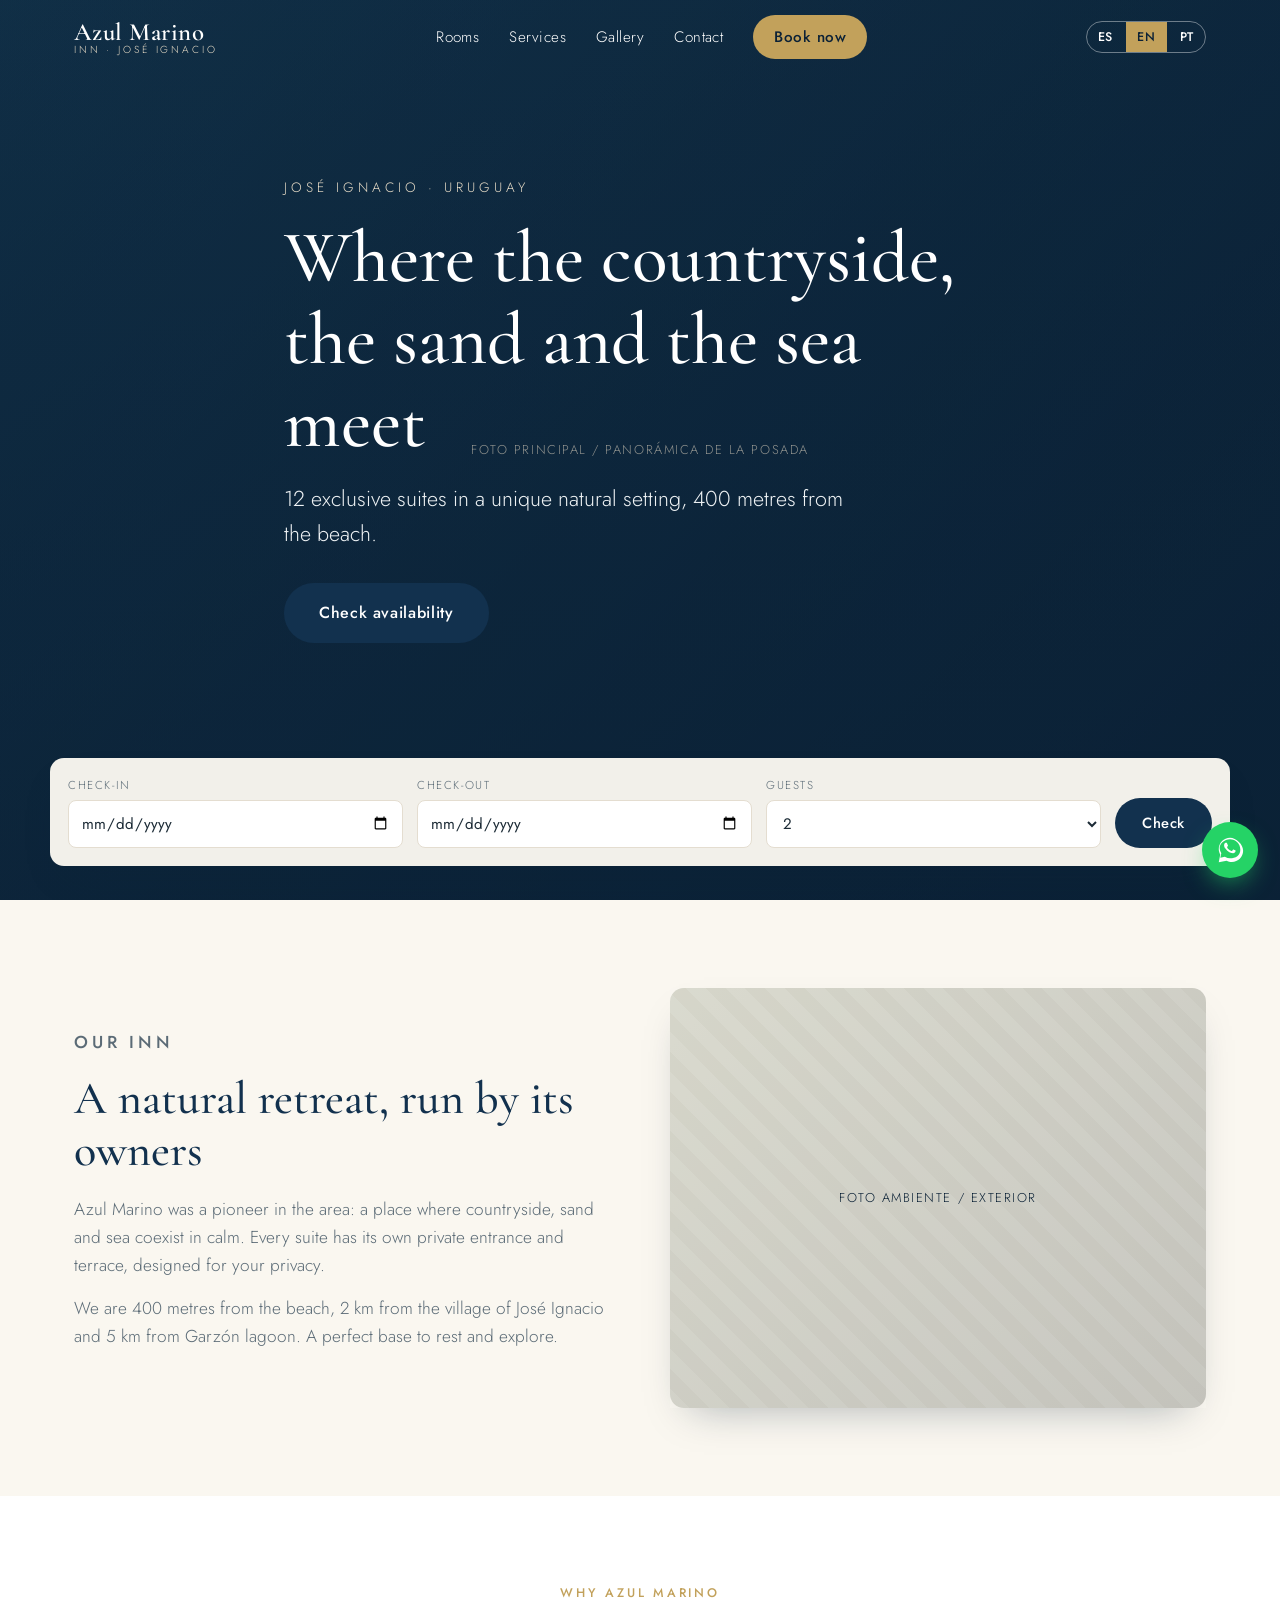
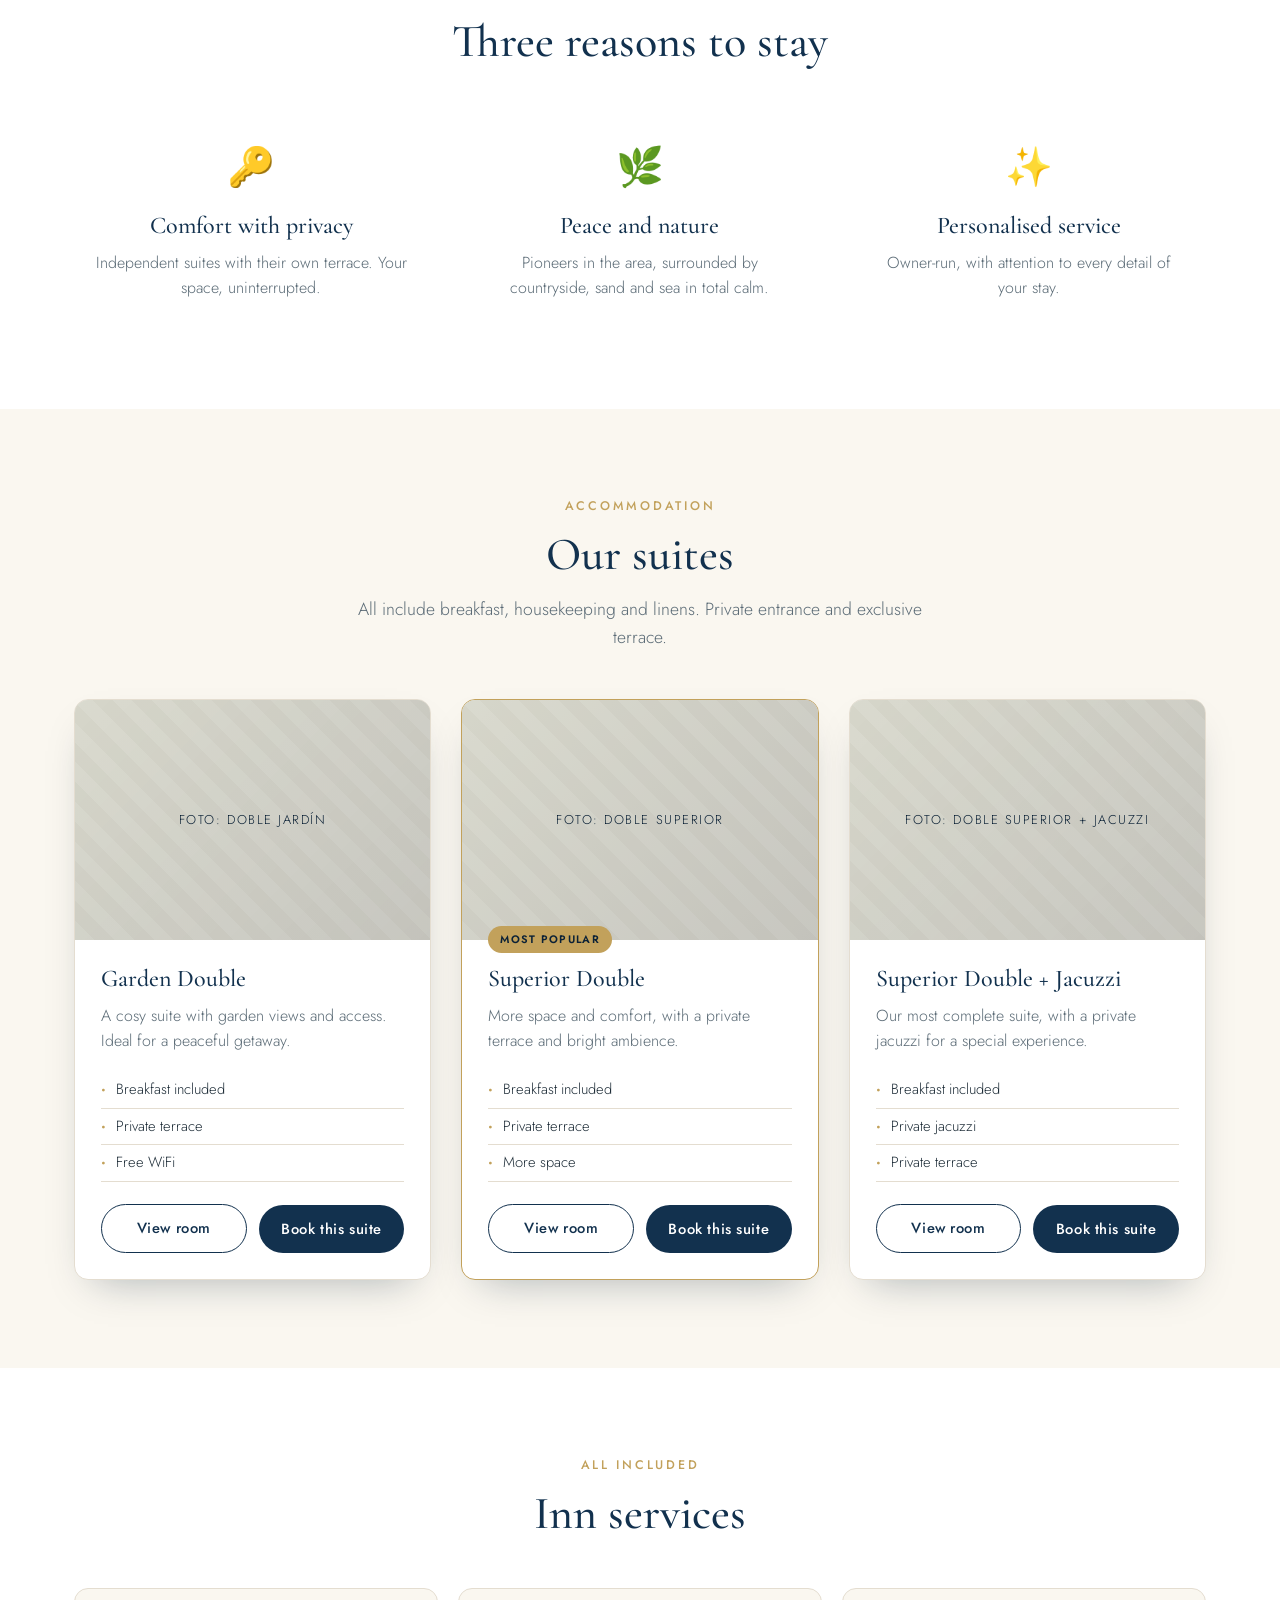
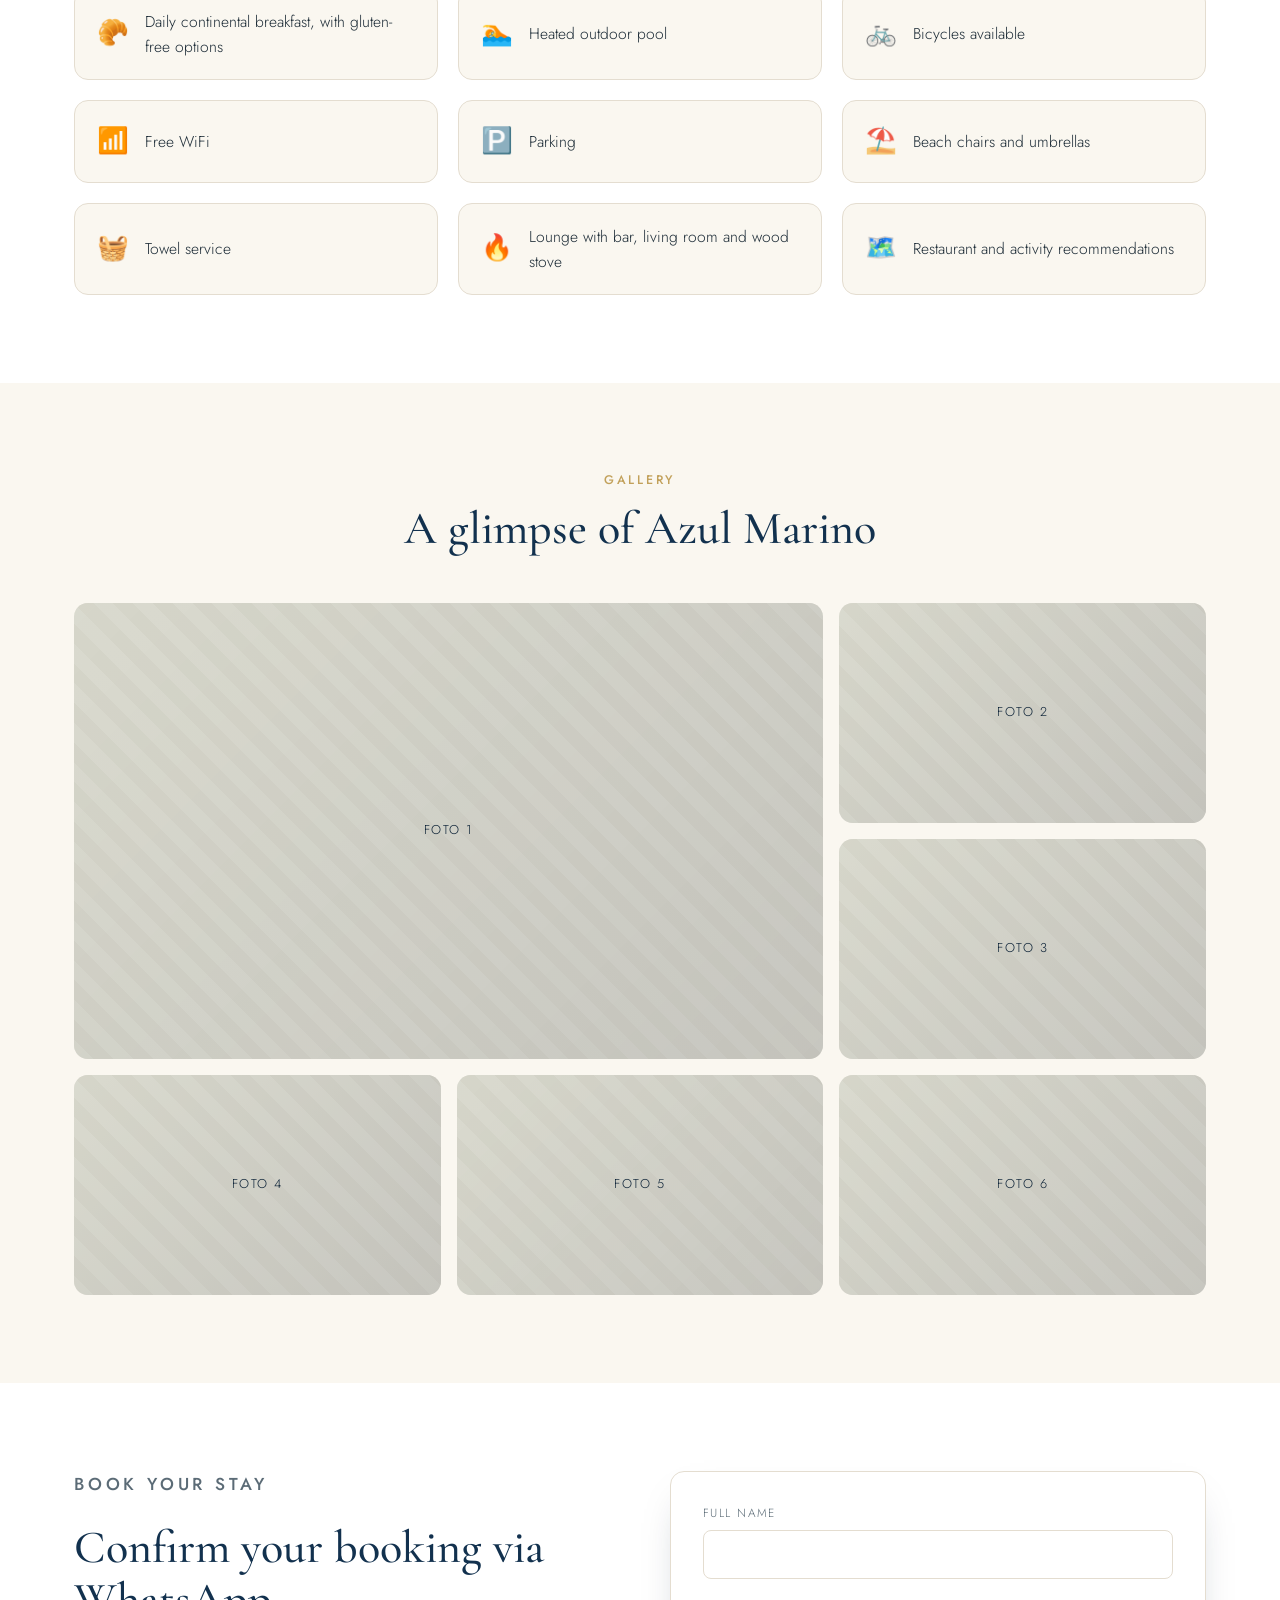
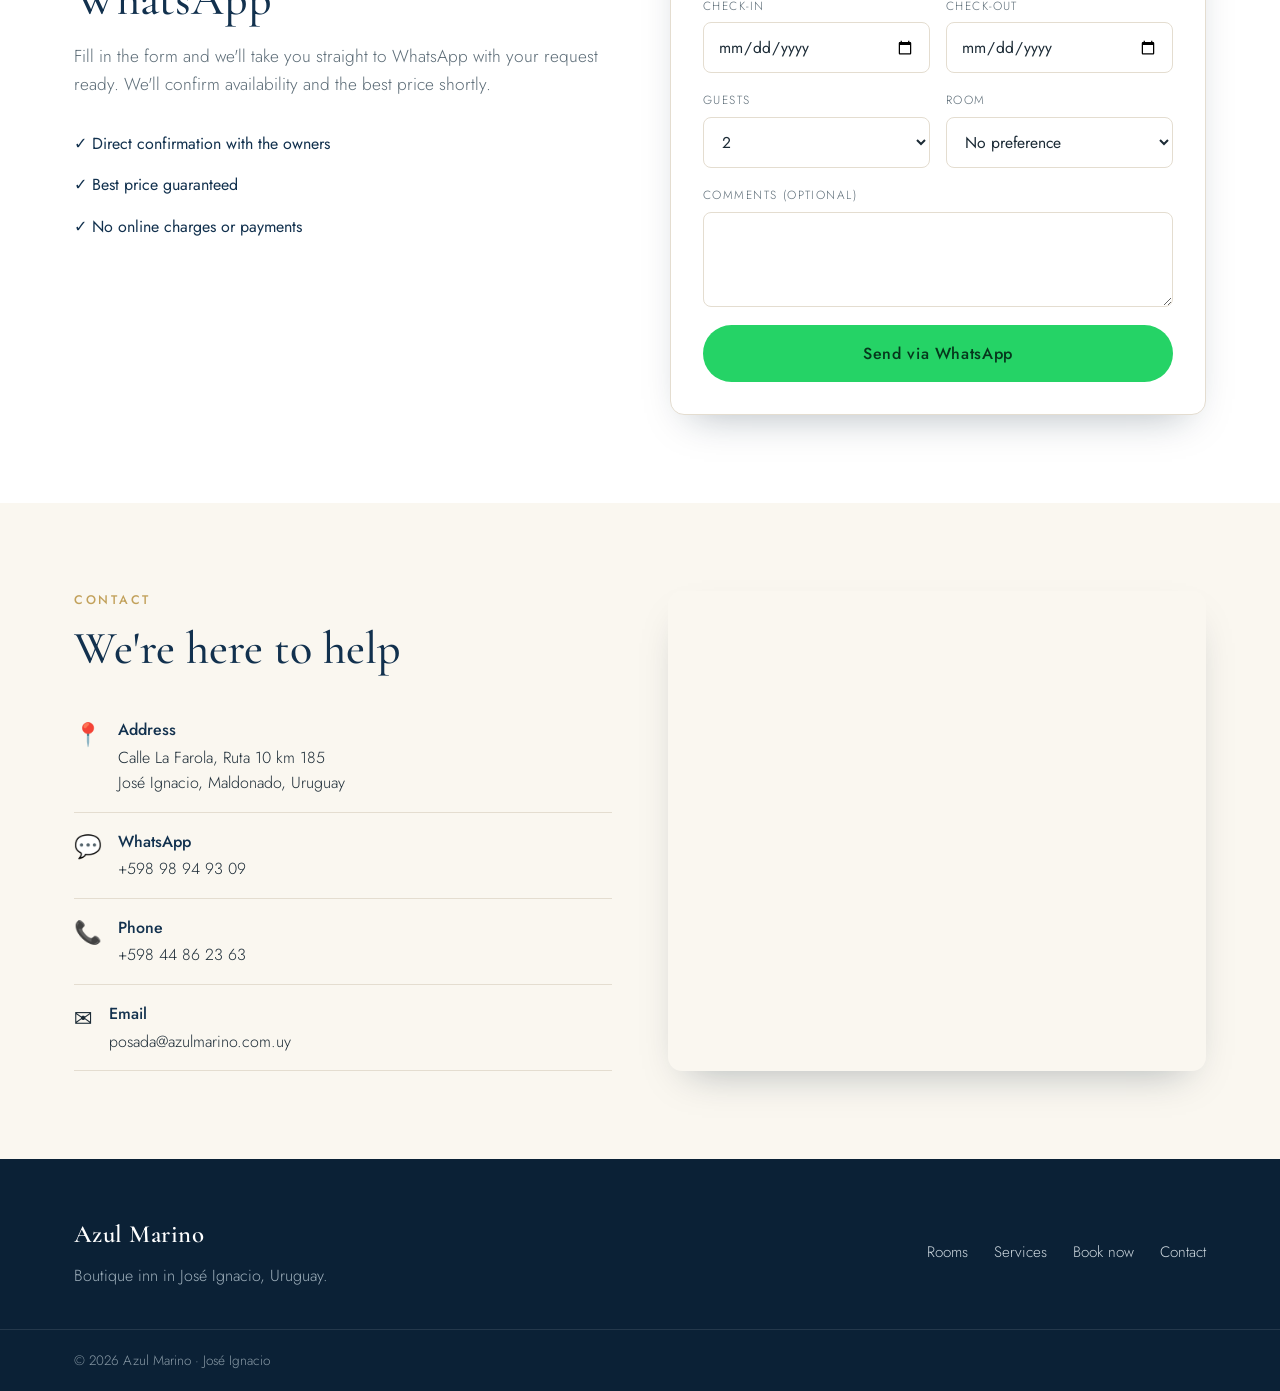
==== habitacion.html @ a62fa234 "Páginas de habitación con galería + lightbox - Nueva página habitacion.html?room=slug (Doble Jardín " ====
<!DOCTYPE html>
<html lang="es">
<head>
  <meta charset="UTF-8" />
  <meta name="viewport" content="width=device-width, initial-scale=1.0" />
  <title>Habitación · Azul Marino</title>
  <meta name="description" content="Suites de Azul Marino, posada boutique en José Ignacio." />
  <link rel="preconnect" href="https://fonts.googleapis.com" />
  <link rel="preconnect" href="https://fonts.gstatic.com" crossorigin />
  <link href="https://fonts.googleapis.com/css2?family=Cormorant+Garamond:wght@400;500;600&family=Jost:wght@300;400;500;600&display=swap" rel="stylesheet" />
  <link rel="stylesheet" href="styles.css" />
</head>
<body class="subpage">

  <!-- ============ HEADER ============ -->
  <header class="site-header scrolled" id="header">
    <div class="container header-inner">
      <a href="index.html" class="logo">
        <span class="logo-mark">Azul Marino</span>
        <span class="logo-sub" data-i18n="logo_sub">Posada · José Ignacio</span>
      </a>
      <nav class="main-nav" id="mainNav">
        <a href="index.html#habitaciones" data-i18n="nav_rooms">Habitaciones</a>
        <a href="index.html#servicios" data-i18n="nav_services">Servicios</a>
        <a href="index.html#galeria" data-i18n="nav_gallery">Galería</a>
        <a href="index.html#contacto" data-i18n="nav_contact">Contacto</a>
        <a href="index.html#reservar" class="btn btn-nav" data-i18n="nav_book">Reservar</a>
      </nav>
      <div class="header-right">
        <div class="lang-switch" role="group" aria-label="Idioma">
          <button data-lang="es" class="active">ES</button>
          <button data-lang="en">EN</button>
          <button data-lang="pt">PT</button>
        </div>
        <button class="menu-toggle" id="menuToggle" aria-label="Menú">
          <span></span><span></span><span></span>
        </button>
      </div>
    </div>
  </header>

  <!-- ============ HABITACIÓN ============ -->
  <main class="section room-page" id="roomPage">
    <div class="container">
      <a href="index.html#habitaciones" class="back-link" data-i18n="back_home">← Volver al inicio</a>

      <div class="room-detail">
        <!-- Galería -->
        <div class="rp-gallery">
          <div class="rp-main-wrap">
            <div class="rp-main" id="rpMain"></div>
            <button class="rp-arrow rp-prev" id="rpPrev" aria-label="Anterior">‹</button>
            <button class="rp-arrow rp-next" id="rpNext" aria-label="Siguiente">›</button>
          </div>
          <div class="rp-thumbs" id="rpThumbs"></div>
        </div>

        <!-- Info -->
        <div class="rp-info">
          <p class="eyebrow" data-i18n="rooms_eyebrow">Alojamiento</p>
          <h1 id="rpTitle">Habitación</h1>
          <p class="rp-desc" id="rpDesc"></p>

          <h3 class="rp-amen-title" data-i18n="room_amen_title">Servicios de la suite</h3>
          <ul class="rp-amenities" id="rpAmenities"></ul>

          <a href="index.html#reservar" class="btn btn-whatsapp btn-lg" id="rpBook" data-i18n="room_book">Reservar esta suite</a>
        </div>
      </div>
    </div>
  </main>

  <!-- Lightbox -->
  <div class="lightbox" id="lightbox">
    <button class="lb-arrow lb-prev" id="lbPrev" aria-label="Anterior">‹</button>
    <img id="lbImg" src="" alt="" />
    <button class="lb-arrow lb-next" id="lbNext" aria-label="Siguiente">›</button>
    <span class="lb-close">×</span>
  </div>

  <!-- ============ FOOTER ============ -->
  <footer class="site-footer">
    <div class="container footer-inner">
      <div class="footer-brand">
        <span class="logo-mark">Azul Marino</span>
        <p data-i18n="footer_tag">Posada boutique en José Ignacio, Uruguay.</p>
      </div>
      <div class="footer-links">
        <a href="index.html#habitaciones" data-i18n="nav_rooms">Habitaciones</a>
        <a href="index.html#servicios" data-i18n="nav_services">Servicios</a>
        <a href="index.html#reservar" data-i18n="nav_book">Reservar</a>
        <a href="index.html#contacto" data-i18n="nav_contact">Contacto</a>
      </div>
    </div>
    <div class="footer-bottom">
      <div class="container"><span>© <span id="year"></span> Azul Marino · José Ignacio</span></div>
    </div>
  </footer>

  <a href="https://wa.me/59898949309" class="whatsapp-float" target="_blank" rel="noopener" aria-label="WhatsApp">
    <svg viewBox="0 0 32 32" width="30" height="30" fill="currentColor"><path d="M16 3C9.4 3 4 8.4 4 15c0 2.1.6 4.1 1.6 5.9L4 29l8.3-1.6c1.7.9 3.7 1.4 5.7 1.4 6.6 0 12-5.4 12-12S22.6 3 16 3zm0 21.8c-1.8 0-3.5-.5-5-1.4l-.4-.2-4.9 1 1-4.8-.2-.4c-1-1.6-1.5-3.4-1.5-5.3C5 9.5 9.9 4.6 16 4.6S27 9.5 27 15.6 22.1 24.8 16 24.8zm6-8.2c-.3-.2-1.9-1-2.2-1.1-.3-.1-.5-.2-.7.2s-.8 1.1-1 1.3c-.2.2-.4.2-.7.1-.3-.2-1.4-.5-2.6-1.6-1-.9-1.6-1.9-1.8-2.3-.2-.3 0-.5.1-.7.1-.1.3-.4.4-.5.1-.2.2-.3.3-.5.1-.2 0-.4 0-.5-.1-.2-.7-1.7-1-2.3-.3-.6-.5-.5-.7-.5h-.6c-.2 0-.5.1-.8.4-.3.3-1 1-1 2.5s1.1 2.9 1.2 3.1c.2.2 2.1 3.2 5.1 4.5.7.3 1.3.5 1.7.6.7.2 1.4.2 1.9.1.6-.1 1.9-.8 2.1-1.5.3-.7.3-1.4.2-1.5-.1-.2-.3-.3-.6-.4z"/></svg>
  </a>

  <script src="script.js"></script>
</body>
</html>
---- styles.css ----
/* ============================================================
   Azul Marino · Posada · Estilos
   Paleta: azul marino + arena + crema, acento dorado y verde mar
   ============================================================ */

:root {
  --navy:       #12314e;
  --navy-deep:  #0b2136;
  --sea:        #3f7d8c;
  --gold:       #c2a15b;
  --sand:       #e7dcc7;
  --cream:      #faf7f0;
  --ink:        #1c2b36;
  --muted:      #5b6b76;
  --line:       #e4ddd0;
  --white:      #ffffff;
  --wa:         #25d366;

  --serif: 'Cormorant Garamond', Georgia, 'Times New Roman', serif;
  --sans:  'Jost', system-ui, -apple-system, 'Segoe UI', Roboto, sans-serif;

  --radius: 14px;
  --shadow: 0 18px 40px -20px rgba(11, 33, 54, .35);
  --container: 1180px;
}

* { margin: 0; padding: 0; box-sizing: border-box; }

html { scroll-behavior: smooth; scroll-padding-top: 84px; }

body {
  font-family: var(--sans);
  color: var(--ink);
  background: var(--cream);
  line-height: 1.6;
  font-weight: 300;
  -webkit-font-smoothing: antialiased;
}

img { max-width: 100%; display: block; }
a { color: inherit; text-decoration: none; }

.container { width: 100%; max-width: var(--container); margin: 0 auto; padding: 0 24px; }

h1, h2, h3 { font-family: var(--serif); font-weight: 500; line-height: 1.12; color: var(--navy); }
h2 { font-size: clamp(1.9rem, 3.6vw, 3rem); }
h3 { font-size: 1.5rem; }

.section { padding: 88px 0; }
.section.alt { background: var(--white); }
.center { text-align: center; }

.eyebrow {
  font-size: .78rem; letter-spacing: .22em; text-transform: uppercase;
  color: var(--gold); font-weight: 500; margin-bottom: 12px;
}
.eyebrow.center { display: block; }
.section-lead { max-width: 620px; margin: 14px auto 0; color: var(--muted); font-size: 1.1rem; }

/* -------- Placeholders de fotos -------- */
.ph {
  position: relative;
  background:
    linear-gradient(135deg, rgba(63,125,140,.18), rgba(18,49,78,.28)),
    repeating-linear-gradient(45deg, var(--sand) 0 14px, #dfd3bd 14px 28px);
}
.ph::after {
  content: attr(data-ph);
  position: absolute; inset: 0;
  display: flex; align-items: center; justify-content: center;
  text-align: center; padding: 16px;
  font-family: var(--sans); font-size: .8rem; letter-spacing: .12em;
  text-transform: uppercase; color: var(--navy-deep);
  background: rgba(250,247,240,.35);
}

/* -------- Botones -------- */
.btn {
  display: inline-flex; align-items: center; justify-content: center; gap: 8px;
  font-family: var(--sans); font-weight: 500; font-size: .92rem;
  letter-spacing: .04em; padding: 13px 26px; border-radius: 999px;
  border: 1px solid transparent; cursor: pointer; transition: all .22s ease;
  white-space: nowrap;
}
.btn-primary { background: var(--navy); color: var(--white); }
.btn-primary:hover { background: var(--navy-deep); transform: translateY(-2px); }
.btn-outline { background: transparent; color: var(--navy); border-color: var(--navy); }
.btn-outline:hover { background: var(--navy); color: var(--white); }
.btn-whatsapp { background: var(--wa); color: #063; color: #06371c; }
.btn-whatsapp:hover { background: #1fb855; transform: translateY(-2px); }
.btn-lg { padding: 16px 34px; font-size: 1rem; }
.btn-block { width: 100%; }
.btn-nav { padding: 9px 20px; background: var(--gold); color: var(--navy-deep); }
.btn-nav:hover { background: #b08f45; }

/* ============ HEADER ============ */
.site-header {
  position: fixed; top: 0; left: 0; right: 0; z-index: 100;
  transition: background .3s ease, box-shadow .3s ease;
}
.site-header.scrolled { background: rgba(250,247,240,.96); box-shadow: 0 6px 24px -14px rgba(11,33,54,.4); backdrop-filter: blur(8px); }
.header-inner { display: flex; align-items: center; justify-content: space-between; height: 74px; }

.logo { display: flex; flex-direction: column; line-height: 1.05; }
.logo-mark { font-family: var(--serif); font-size: 1.55rem; font-weight: 600; color: var(--white); letter-spacing: .02em; }
.logo-sub { font-size: .64rem; letter-spacing: .28em; text-transform: uppercase; color: var(--sand); }
.scrolled .logo-mark { color: var(--navy); }
.scrolled .logo-sub { color: var(--gold); }

.main-nav { display: flex; align-items: center; gap: 30px; }
.main-nav a { color: var(--white); font-size: .95rem; letter-spacing: .03em; transition: color .2s; }
.main-nav a:hover { color: var(--gold); }
.scrolled .main-nav a { color: var(--navy); }
.scrolled .main-nav a:hover { color: var(--gold); }
.main-nav a.btn-nav { color: var(--navy-deep); }
.scrolled .main-nav a.btn-nav { color: var(--navy-deep); }

.header-right { display: flex; align-items: center; gap: 16px; }
.lang-switch { display: flex; gap: 2px; border: 1px solid rgba(255,255,255,.4); border-radius: 999px; overflow: hidden; }
.scrolled .lang-switch { border-color: var(--line); }
.lang-switch button {
  background: transparent; border: none; cursor: pointer; padding: 6px 11px;
  font-family: var(--sans); font-size: .78rem; font-weight: 500; letter-spacing: .06em;
  color: var(--white); transition: all .2s;
}
.scrolled .lang-switch button { color: var(--navy); }
.lang-switch button.active { background: var(--gold); color: var(--navy-deep); }

.menu-toggle { display: none; flex-direction: column; gap: 5px; background: none; border: none; cursor: pointer; padding: 6px; }
.menu-toggle span { width: 26px; height: 2px; background: var(--white); transition: .3s; }
.scrolled .menu-toggle span { background: var(--navy); }

/* ============ HERO ============ */
.hero { position: relative; min-height: 100vh; display: flex; align-items: center; color: var(--white); overflow: hidden; }
.hero-media {
  position: absolute; inset: 0;
  background:
    linear-gradient(rgba(11,33,54,.35), rgba(11,33,54,.55)),
    linear-gradient(135deg, #1b4763, #0b2136);
  background-size: cover; background-position: center;
}
.hero-media.ph::after { background: rgba(11,33,54,.25); color: var(--sand); }
.hero-overlay { position: absolute; inset: 0; background: linear-gradient(180deg, rgba(11,33,54,.25), rgba(11,33,54,.55)); pointer-events: none; }
.hero-content { position: relative; z-index: 2; max-width: 760px; padding-top: 40px; padding-bottom: 120px; }
.hero-eyebrow { font-size: .85rem; letter-spacing: .3em; text-transform: uppercase; color: var(--sand); margin-bottom: 18px; }
.hero-title { font-size: clamp(2.6rem, 6vw, 4.6rem); color: var(--white); margin-bottom: 18px; }
.hero-text { font-size: clamp(1.05rem, 2vw, 1.35rem); max-width: 560px; margin-bottom: 32px; font-weight: 300; color: #eef2f4; }

/* Barra de reserva rápida */
.quickbook {
  position: absolute; z-index: 3; left: 50%; transform: translateX(-50%);
  bottom: 34px; width: calc(100% - 48px); max-width: var(--container);
  background: rgba(250,247,240,.97); border-radius: var(--radius); box-shadow: var(--shadow);
  padding: 18px; display: grid; grid-template-columns: 1fr 1fr 1fr auto; gap: 14px; align-items: end;
}
.qb-field { display: flex; flex-direction: column; gap: 6px; }
.qb-field label { font-size: .72rem; letter-spacing: .14em; text-transform: uppercase; color: var(--muted); }
.qb-field input, .qb-field select {
  font-family: var(--sans); font-size: .95rem; padding: 11px 12px;
  border: 1px solid var(--line); border-radius: 8px; background: var(--white); color: var(--ink);
}

/* ============ INTRO ============ */
.intro-grid { display: grid; grid-template-columns: 1fr 1fr; gap: 60px; align-items: center; }
.intro-text h2 { margin-bottom: 20px; }
.intro-text p { color: var(--muted); font-size: 1.08rem; margin-bottom: 16px; }
.intro-media { border-radius: var(--radius); min-height: 420px; box-shadow: var(--shadow); }

/* ============ REASONS ============ */
.reasons-grid { display: grid; grid-template-columns: repeat(3, 1fr); gap: 34px; margin-top: 48px; }
.reason { text-align: center; padding: 20px; }
.reason-icon { font-size: 2.4rem; margin-bottom: 16px; }
.reason h3 { margin-bottom: 10px; }
.reason p { color: var(--muted); }

/* ============ ROOMS ============ */
.rooms-grid { display: grid; grid-template-columns: repeat(3, 1fr); gap: 30px; margin-top: 48px; }
.room-card {
  background: var(--white); border-radius: var(--radius); overflow: hidden;
  box-shadow: var(--shadow); display: flex; flex-direction: column;
  transition: transform .25s ease; border: 1px solid var(--line);
}
.room-card:hover { transform: translateY(-6px); }
.room-card.featured { border-color: var(--gold); }
.room-media { height: 240px; }
.room-body { padding: 26px; display: flex; flex-direction: column; flex: 1; position: relative; }
.room-tag {
  position: absolute; top: -14px; left: 26px; background: var(--gold); color: var(--navy-deep);
  font-size: .68rem; letter-spacing: .12em; text-transform: uppercase; font-weight: 600;
  padding: 5px 12px; border-radius: 999px;
}
.room-body h3 { margin-bottom: 10px; }
.room-body > p { color: var(--muted); margin-bottom: 18px; }
.room-amenities { list-style: none; margin-bottom: 22px; }
.room-amenities li { padding: 6px 0; border-bottom: 1px solid var(--line); font-size: .92rem; color: var(--ink); }
.room-amenities li::before { content: '·'; color: var(--gold); margin-right: 10px; font-weight: 700; }
.room-book { margin-top: auto; }

/* ============ SERVICES ============ */
.services-grid { display: grid; grid-template-columns: repeat(3, 1fr); gap: 20px; margin-top: 48px; }
.service {
  display: flex; align-items: center; gap: 16px; background: var(--cream);
  padding: 20px 22px; border-radius: var(--radius); border: 1px solid var(--line);
}
.service-ic { font-size: 1.6rem; flex-shrink: 0; }
.service span:last-child { font-size: .98rem; }

/* ============ GALLERY ============ */
.gallery-grid { display: grid; grid-template-columns: repeat(3, 1fr); grid-auto-rows: 220px; gap: 16px; margin-top: 48px; }
.gal-item { border-radius: var(--radius); overflow: hidden; }
.gal-item:nth-child(1) { grid-column: span 2; grid-row: span 2; }

/* ============ BOOK ============ */
.book-grid { display: grid; grid-template-columns: 1fr 1fr; gap: 60px; align-items: start; }
.book-intro h2 { margin-bottom: 18px; }
.book-intro > p { color: var(--muted); font-size: 1.08rem; margin-bottom: 24px; }
.book-points { list-style: none; }
.book-points li { padding: 8px 0; color: var(--navy); font-weight: 400; }
.book-form { background: var(--cream); padding: 32px; border-radius: var(--radius); box-shadow: var(--shadow); border: 1px solid var(--line); }
.alt .book-form { background: var(--white); }
.field { display: flex; flex-direction: column; gap: 7px; margin-bottom: 18px; }
.field-row { display: grid; grid-template-columns: 1fr 1fr; gap: 16px; }
.field label { font-size: .74rem; letter-spacing: .12em; text-transform: uppercase; color: var(--muted); }
.field input, .field select, .field textarea {
  font-family: var(--sans); font-size: .98rem; padding: 12px 14px;
  border: 1px solid var(--line); border-radius: 8px; background: var(--white); color: var(--ink);
  width: 100%; resize: vertical;
}
.field input:focus, .field select:focus, .field textarea:focus { outline: none; border-color: var(--sea); box-shadow: 0 0 0 3px rgba(63,125,140,.15); }

/* ============ CONTACT ============ */
.contact-grid { display: grid; grid-template-columns: 1fr 1fr; gap: 56px; align-items: stretch; }
.contact-info h2 { margin-bottom: 26px; }
.contact-list { list-style: none; }
.contact-list li { display: flex; gap: 16px; padding: 16px 0; border-bottom: 1px solid var(--line); }
.c-ic { font-size: 1.4rem; }
.contact-list strong { display: block; font-weight: 500; color: var(--navy); margin-bottom: 2px; }
.contact-list a:hover { color: var(--sea); }
.contact-map { min-height: 380px; border-radius: var(--radius); overflow: hidden; box-shadow: var(--shadow); }
.contact-map iframe { width: 100%; height: 100%; min-height: 380px; }

/* ============ FOOTER ============ */
.site-footer { background: var(--navy-deep); color: #cdd7de; padding-top: 56px; }
.footer-inner { display: flex; justify-content: space-between; gap: 30px; flex-wrap: wrap; padding-bottom: 40px; }
.footer-brand .logo-mark { color: var(--white); }
.footer-brand p { margin-top: 8px; color: #9fb0bc; max-width: 280px; }
.footer-links { display: flex; gap: 26px; flex-wrap: wrap; align-items: center; }
.footer-links a { color: #cdd7de; font-size: .95rem; }
.footer-links a:hover { color: var(--gold); }
.footer-bottom { border-top: 1px solid rgba(255,255,255,.1); padding: 20px 0; font-size: .85rem; color: #899aa6; }

/* ============ WhatsApp float ============ */
.whatsapp-float {
  position: fixed; right: 22px; bottom: 22px; z-index: 90;
  width: 56px; height: 56px; border-radius: 50%; background: var(--wa); color: var(--white);
  display: flex; align-items: center; justify-content: center;
  box-shadow: 0 10px 26px -8px rgba(37,211,102,.7); transition: transform .2s;
}
.whatsapp-float:hover { transform: scale(1.08); }

/* ============ ROOM CARDS (extra) ============ */
.room-media { display: block; }
.room-body h3 a { color: var(--navy); transition: color .2s; }
.room-body h3 a:hover { color: var(--gold); }
.room-actions { display: flex; gap: 12px; margin-top: auto; }
.room-actions .btn { flex: 1; padding: 12px 14px; }

/* ============ ROOM DETAIL PAGE ============ */
.room-page { padding-top: 120px; }
.back-link { display: inline-block; margin-bottom: 26px; color: var(--sea); font-size: .95rem; }
.back-link:hover { color: var(--navy); }
.room-detail { display: grid; grid-template-columns: 1.15fr 1fr; gap: 48px; align-items: start; }

.rp-main-wrap { position: relative; }
.rp-main { height: 460px; border-radius: var(--radius); overflow: hidden; box-shadow: var(--shadow); background: var(--sand); }
.rp-main img { width: 100%; height: 100%; object-fit: cover; cursor: zoom-in; }
.rp-arrow {
  position: absolute; top: 50%; transform: translateY(-50%);
  width: 44px; height: 44px; border-radius: 50%; border: none; cursor: pointer;
  background: rgba(250,247,240,.9); color: var(--navy); font-size: 1.6rem; line-height: 1;
  display: flex; align-items: center; justify-content: center; box-shadow: var(--shadow); transition: background .2s;
}
.rp-arrow:hover { background: var(--white); }
.rp-prev { left: 14px; } .rp-next { right: 14px; }

.rp-thumbs { display: flex; gap: 10px; margin-top: 14px; flex-wrap: wrap; }
.rp-thumbs button { width: 88px; height: 64px; padding: 0; border: 2px solid transparent; border-radius: 8px; overflow: hidden; cursor: pointer; background: none; }
.rp-thumbs button.active { border-color: var(--gold); }
.rp-thumbs img { width: 100%; height: 100%; object-fit: cover; }

.rp-info h1 { font-family: var(--serif); font-weight: 500; font-size: clamp(2rem, 4vw, 3rem); color: var(--navy); margin: 6px 0 0; }
.rp-desc { color: var(--muted); font-size: 1.08rem; margin: 18px 0 28px; }
.rp-amen-title { font-size: 1.15rem; margin-bottom: 14px; }
.rp-amenities { list-style: none; display: grid; grid-template-columns: 1fr 1fr; gap: 4px 24px; margin-bottom: 30px; }
.rp-amenities li { padding: 8px 0; border-bottom: 1px solid var(--line); font-size: .95rem; }
.rp-amenities li::before { content: '·'; color: var(--gold); font-weight: 700; margin-right: 10px; }

/* ============ LIGHTBOX ============ */
.lightbox { position: fixed; inset: 0; background: rgba(11,33,54,.93); display: none; align-items: center; justify-content: center; z-index: 200; }
.lightbox.open { display: flex; }
.lightbox img { max-width: 90vw; max-height: 85vh; border-radius: 8px; box-shadow: 0 20px 60px rgba(0,0,0,.5); }
.lb-arrow, .lb-close { position: absolute; background: none; border: none; color: #fff; cursor: pointer; opacity: .85; transition: opacity .2s; }
.lb-arrow:hover, .lb-close:hover { opacity: 1; }
.lb-close { top: 18px; right: 28px; font-size: 2.6rem; line-height: 1; }
.lb-arrow { top: 50%; transform: translateY(-50%); font-size: 3rem; padding: 10px 18px; }
.lb-prev { left: 16px; } .lb-next { right: 16px; }

/* ============ RESPONSIVE ============ */
@media (max-width: 900px) {
  .intro-grid, .book-grid, .contact-grid { grid-template-columns: 1fr; gap: 36px; }
  .reasons-grid, .rooms-grid, .services-grid { grid-template-columns: 1fr; }
  .room-detail { grid-template-columns: 1fr; gap: 30px; }
  .rp-main { height: 320px; }
  .rp-amenities { grid-template-columns: 1fr; }
  .gallery-grid { grid-template-columns: 1fr 1fr; grid-auto-rows: 180px; }
  .gal-item:nth-child(1) { grid-column: span 2; grid-row: span 1; }
  .quickbook { grid-template-columns: 1fr 1fr; position: static; transform: none; width: 100%; margin-top: -70px; }

  .main-nav {
    position: fixed; top: 74px; right: 0; width: 260px; height: calc(100vh - 74px);
    background: var(--navy-deep); flex-direction: column; align-items: flex-start;
    padding: 30px 26px; gap: 22px; transform: translateX(100%); transition: transform .3s ease;
  }
  .main-nav.open { transform: translateX(0); }
  .main-nav a { color: var(--white) !important; font-size: 1.1rem; }
  .menu-toggle { display: flex; }
  .site-header.scrolled .menu-toggle span,
  .menu-toggle span { background: var(--white); }
  .scrolled .menu-toggle span { background: var(--navy); }
}

@media (max-width: 520px) {
  .section { padding: 60px 0; }
  .quickbook { grid-template-columns: 1fr; }
  .field-row { grid-template-columns: 1fr; }
  .hero-content { padding-bottom: 40px; }
}

/* ============================================================
   >>> FOTOS DE LA POSADA <<<
   ------------------------------------------------------------
   Estas son las fotos "generales" del sitio (portada, ambiente y galería).
   Las fotos de CADA HABITACIÓN NO van acá: van en sus carpetas
   assets/habitaciones/<nombre-habitacion>/  (ver LEEME.md).

   PASO 1) Guardá tus fotos dentro de la carpeta "assets" con
           EXACTAMENTE estos nombres (en minúscula, sin espacios):

             hero.jpg      -> foto grande de portada
             exterior.jpg  -> foto de ambiente / exterior
             galeria-1.jpg ... galeria-6.jpg -> las 6 de la galería

   PASO 2) Borrá la línea de abajo que dice   ACTIVAR-FOTOS-INICIO
           (la que tiene  ⟨slash⟩*  ) y la de  ACTIVAR-FOTOS-FIN.
           Con eso las fotos aparecen y desaparecen los recuadros grises.

   (Podés usar .jpg, .png o .webp; si cambiás la extensión, cambiala
    también acá abajo.)
   ============================================================ */

/* ACTIVAR-FOTOS-INICIO */ /*
.ph::after { content: none !important; }
.ph { background-size: cover !important; background-position: center !important; background-repeat: no-repeat !important; }

.hero-media {
  background-image:
    linear-gradient(rgba(11,33,54,.35), rgba(11,33,54,.55)),
    url('assets/hero.jpg') !important;
}
.intro-media { background-image: url('assets/exterior.jpg') !important; }
.ph-gal1 { background-image: url('assets/galeria-1.jpg') !important; }
.ph-gal2 { background-image: url('assets/galeria-2.jpg') !important; }
.ph-gal3 { background-image: url('assets/galeria-3.jpg') !important; }
.ph-gal4 { background-image: url('assets/galeria-4.jpg') !important; }
.ph-gal5 { background-image: url('assets/galeria-5.jpg') !important; }
.ph-gal6 { background-image: url('assets/galeria-6.jpg') !important; }
*/ /* ACTIVAR-FOTOS-FIN */
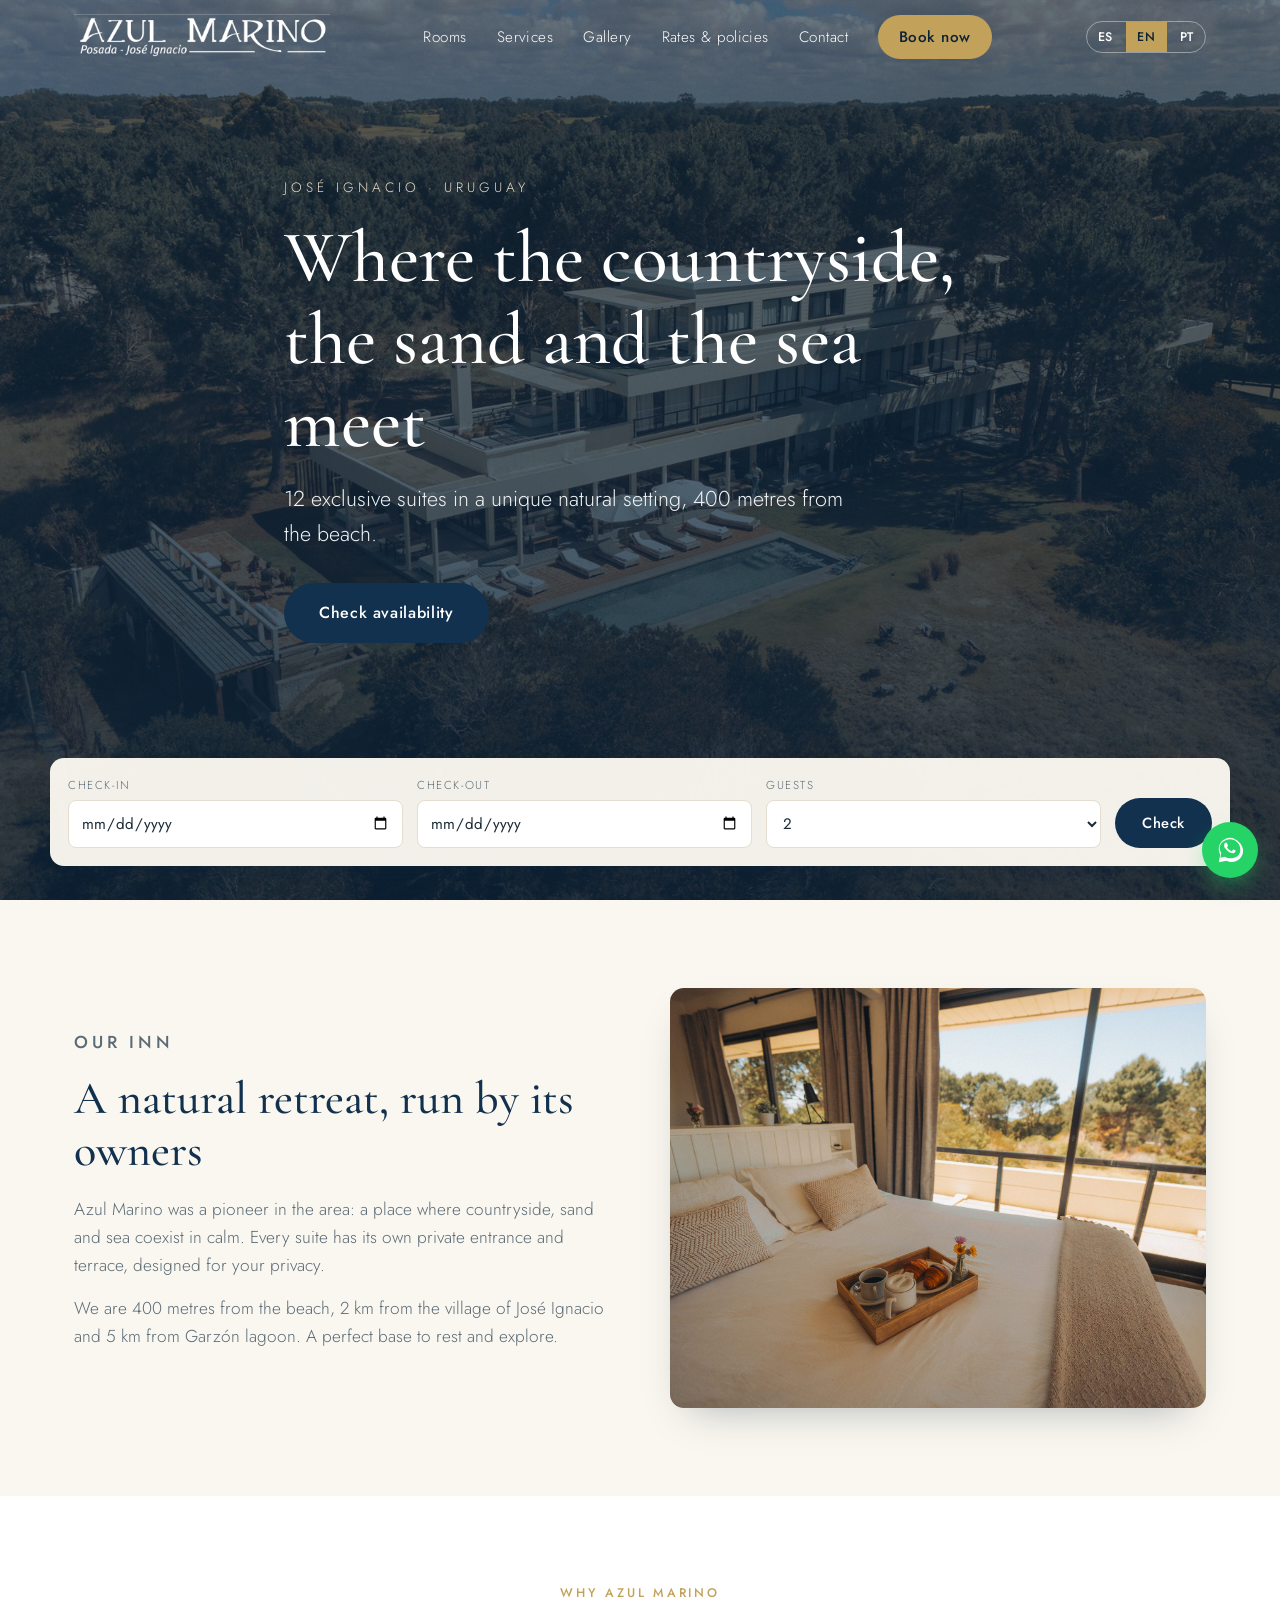
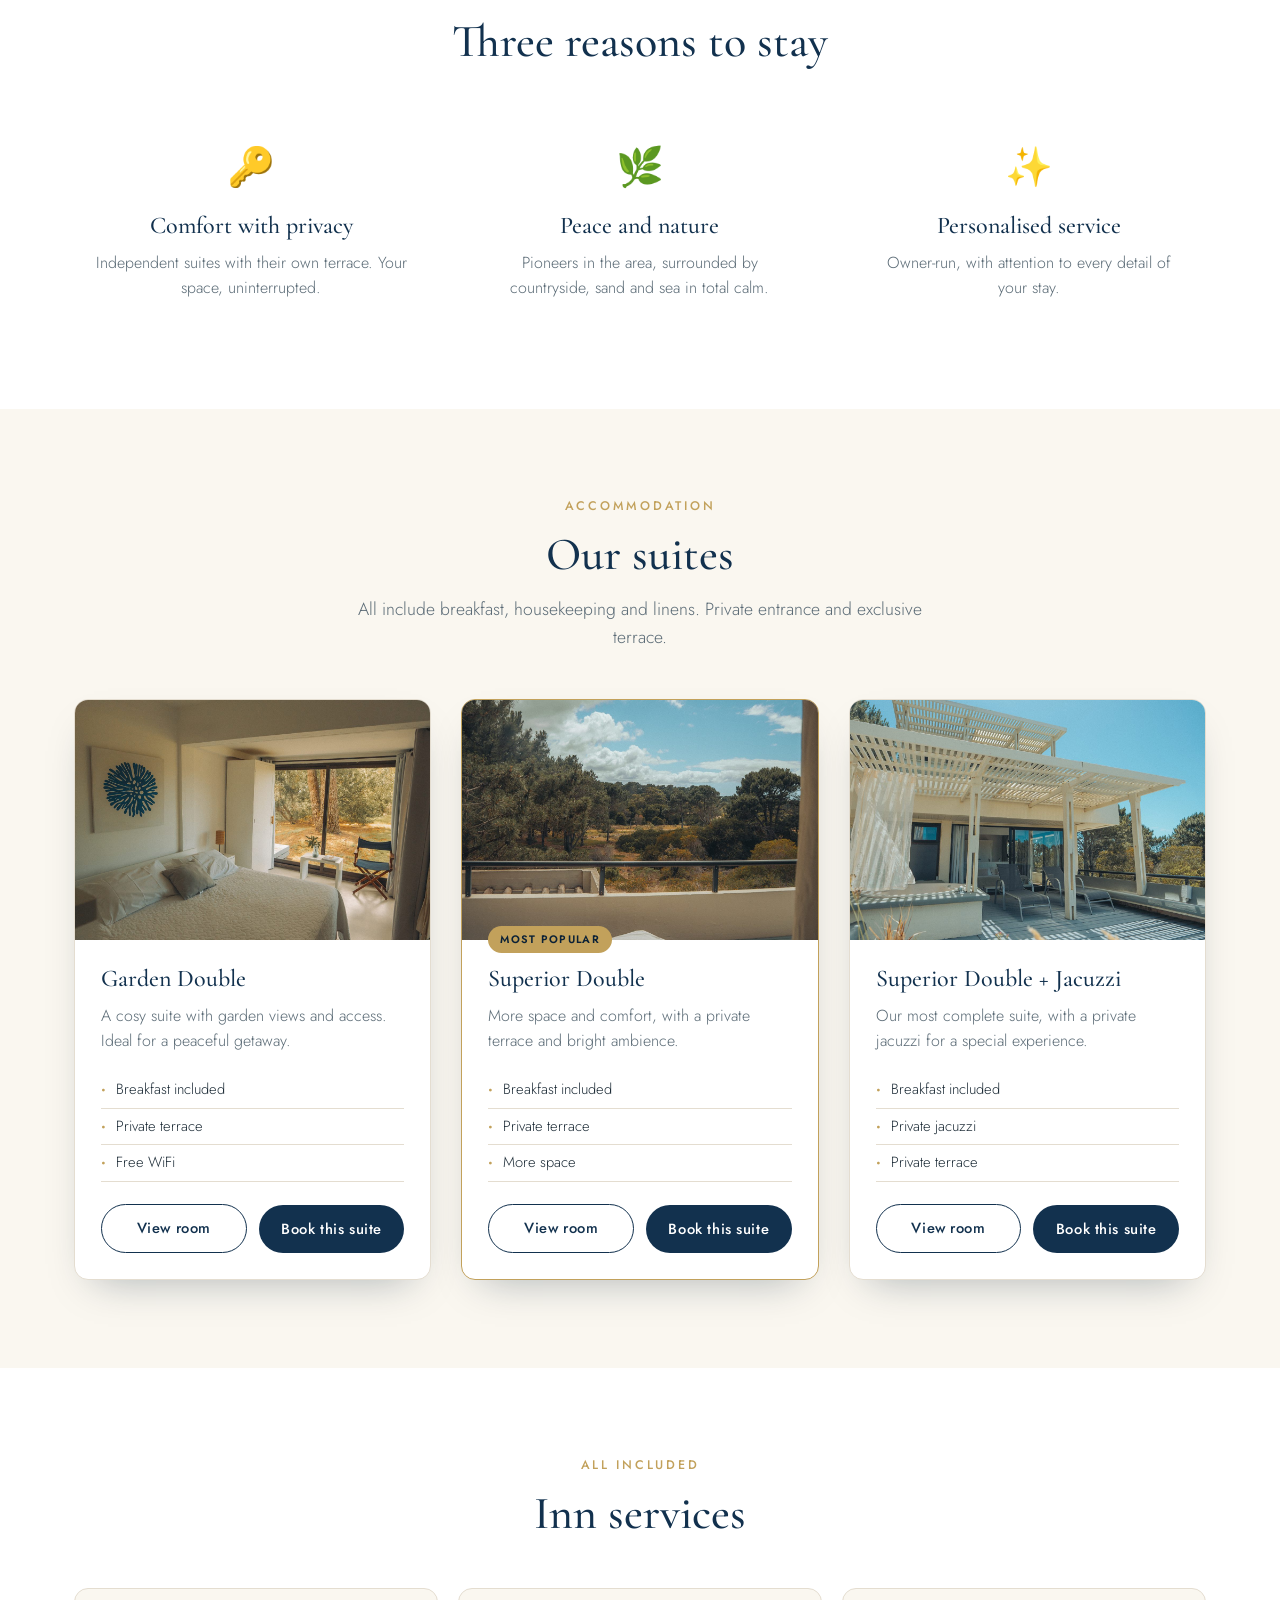
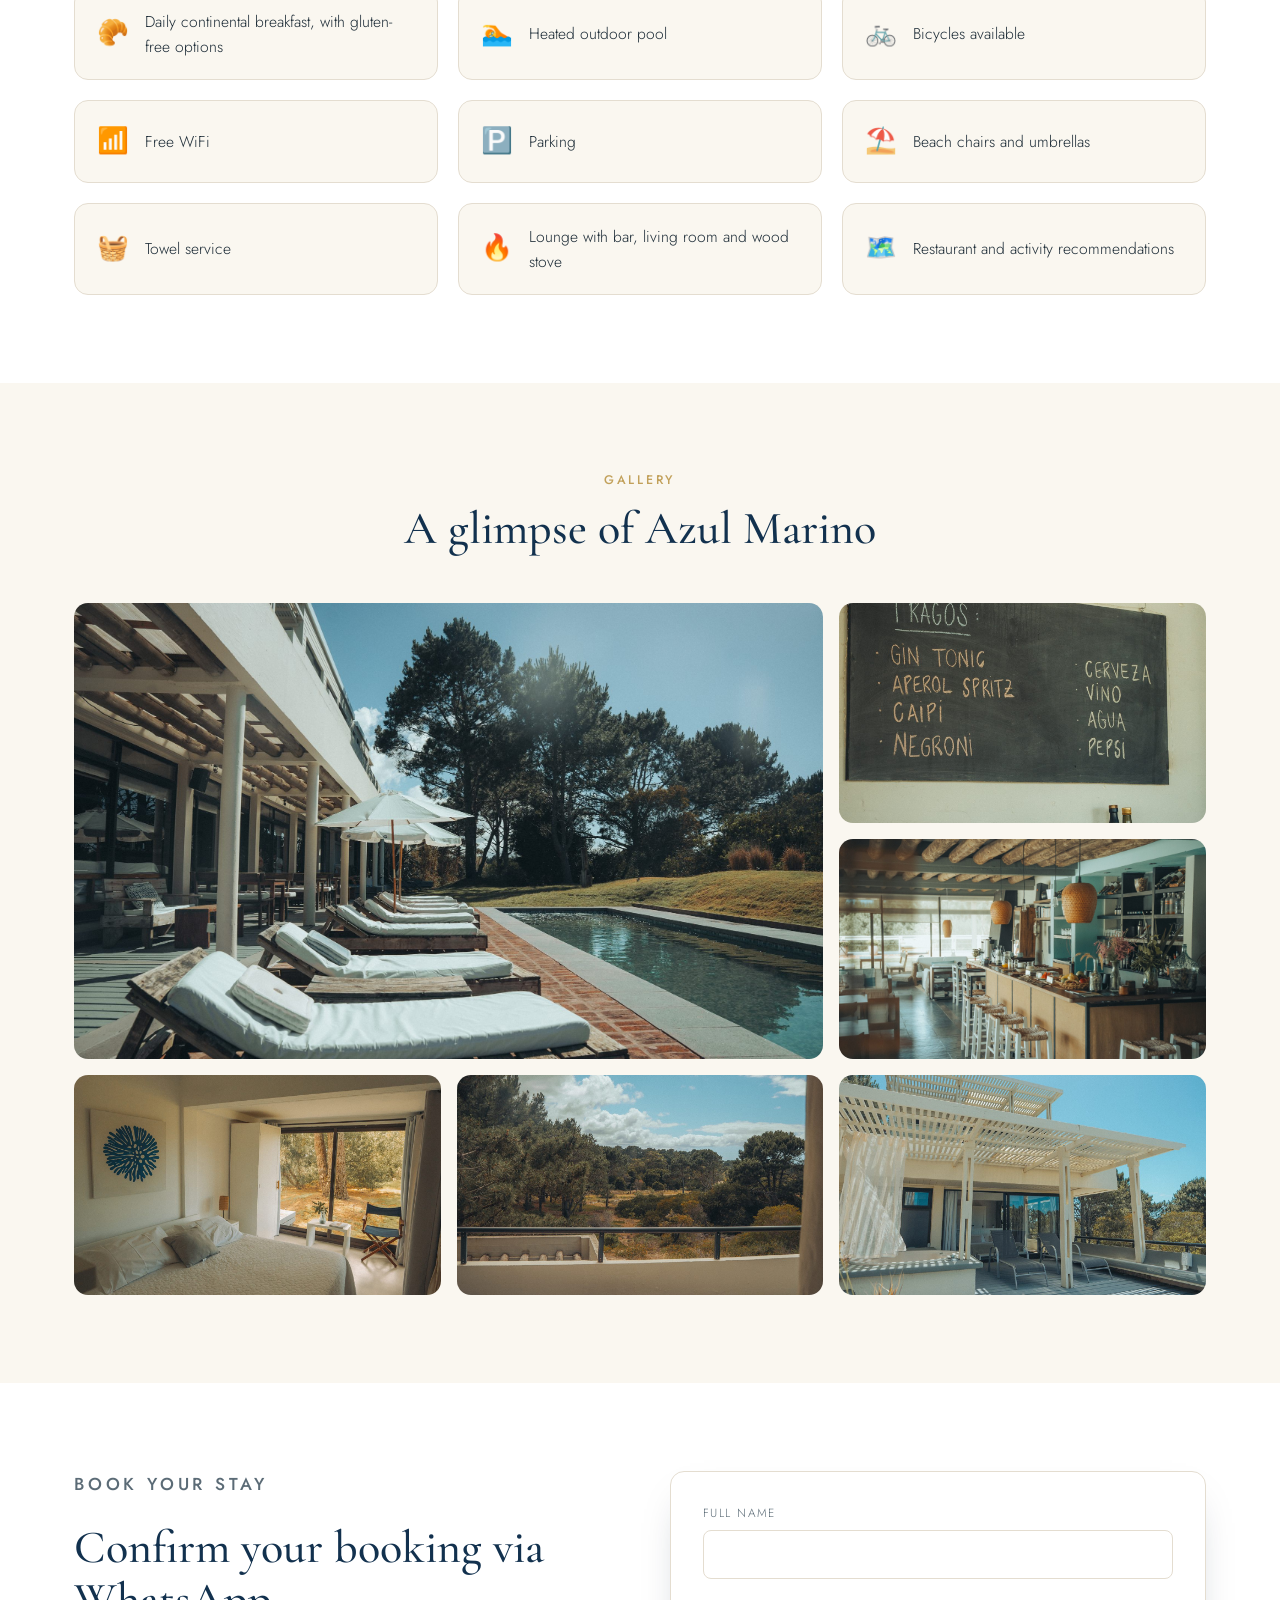
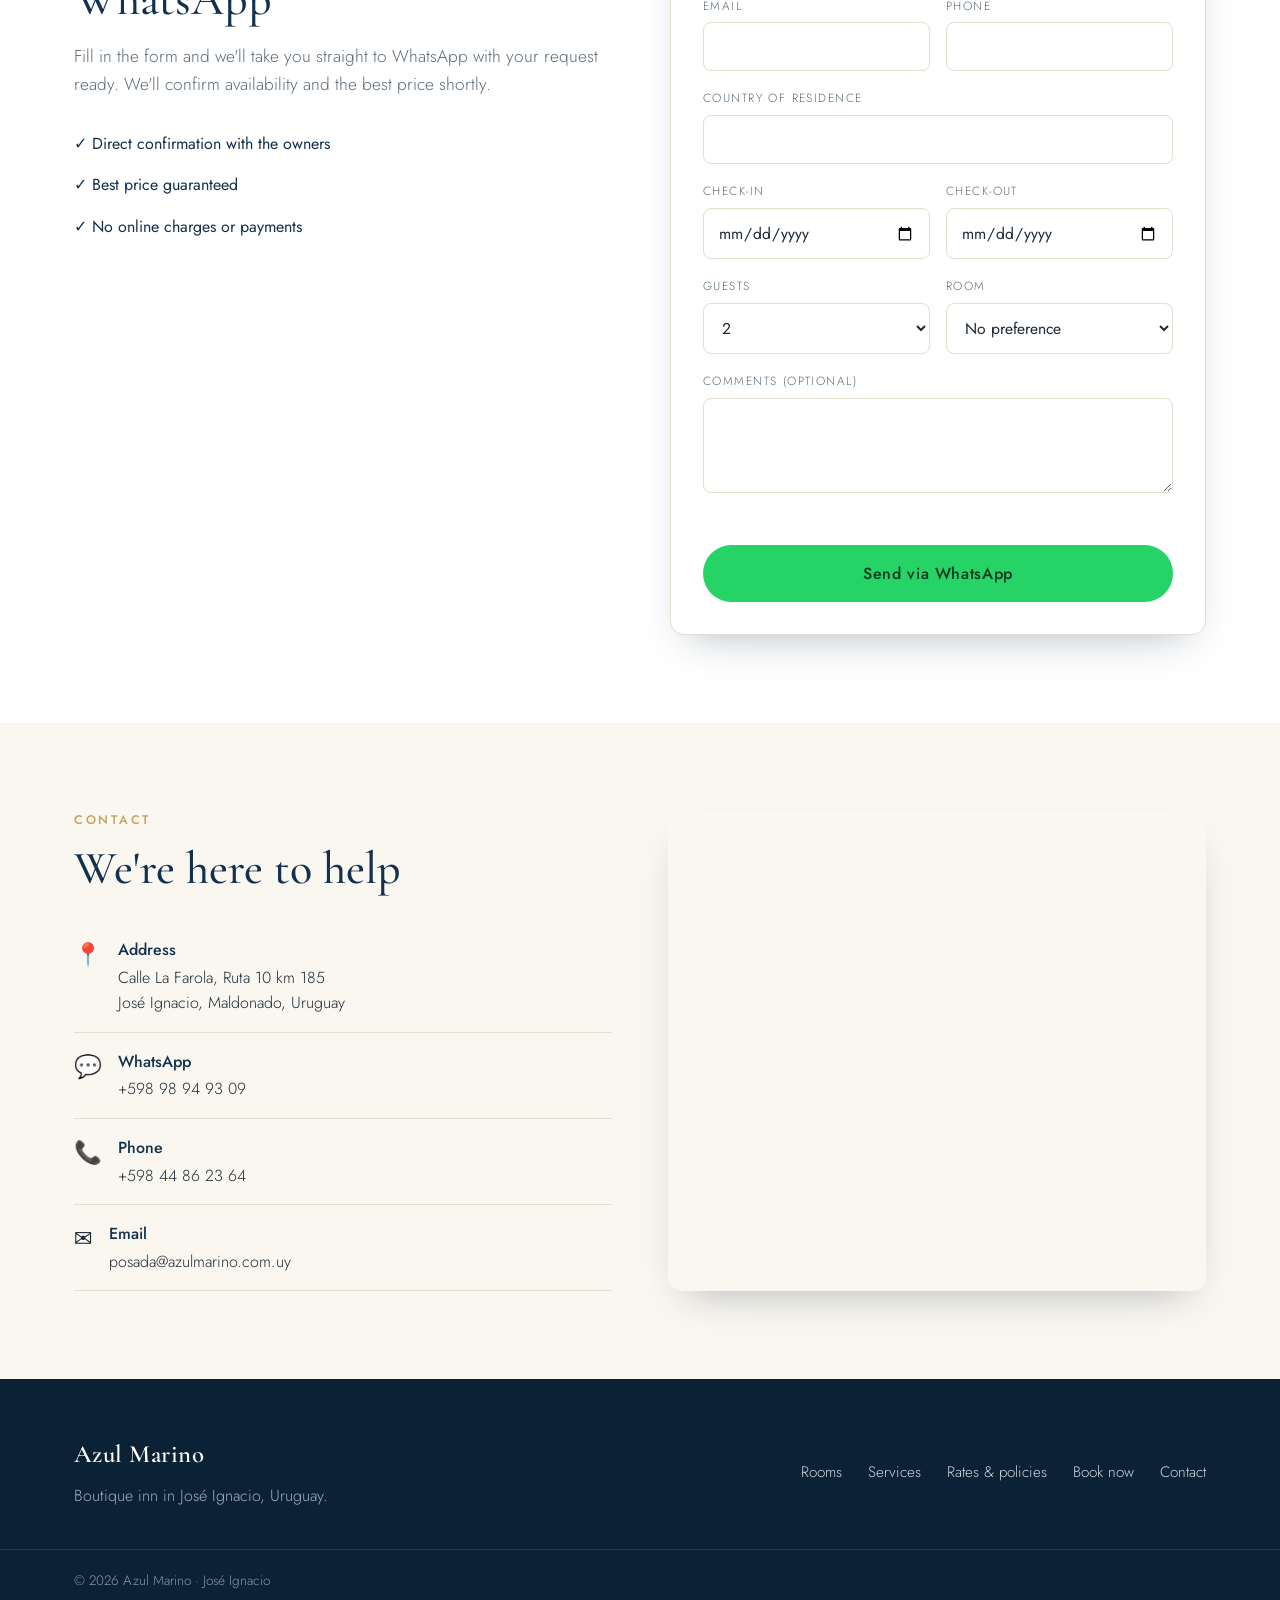
==== commit e46a5575: "logo + planilla precios" ====
--- a/habitacion.html
+++ b/habitacion.html
@@ -16,13 +16,18 @@
   <header class="site-header scrolled" id="header">
     <div class="container header-inner">
       <a href="index.html" class="logo">
-        <span class="logo-mark">Azul Marino</span>
-        <span class="logo-sub" data-i18n="logo_sub">Posada · José Ignacio</span>
+        <img src="assets/logo.png" alt="Azul Marino · Posada José Ignacio" class="logo-img"
+             onerror="this.style.display='none'; this.nextElementSibling.style.display='flex';" />
+        <span class="logo-text">
+          <span class="logo-mark">Azul Marino</span>
+          <span class="logo-sub" data-i18n="logo_sub">Posada · José Ignacio</span>
+        </span>
       </a>
       <nav class="main-nav" id="mainNav">
         <a href="index.html#habitaciones" data-i18n="nav_rooms">Habitaciones</a>
         <a href="index.html#servicios" data-i18n="nav_services">Servicios</a>
         <a href="index.html#galeria" data-i18n="nav_gallery">Galería</a>
+        <a href="politicas.html" data-i18n="nav_rates">Tarifas y políticas</a>
         <a href="index.html#contacto" data-i18n="nav_contact">Contacto</a>
         <a href="index.html#reservar" class="btn btn-nav" data-i18n="nav_book">Reservar</a>
       </nav>
@@ -88,6 +93,7 @@
       <div class="footer-links">
         <a href="index.html#habitaciones" data-i18n="nav_rooms">Habitaciones</a>
         <a href="index.html#servicios" data-i18n="nav_services">Servicios</a>
+        <a href="politicas.html" data-i18n="nav_rates">Tarifas y políticas</a>
         <a href="index.html#reservar" data-i18n="nav_book">Reservar</a>
         <a href="index.html#contacto" data-i18n="nav_contact">Contacto</a>
       </div>
@@ -101,6 +107,7 @@
     <svg viewBox="0 0 32 32" width="30" height="30" fill="currentColor"><path d="M16 3C9.4 3 4 8.4 4 15c0 2.1.6 4.1 1.6 5.9L4 29l8.3-1.6c1.7.9 3.7 1.4 5.7 1.4 6.6 0 12-5.4 12-12S22.6 3 16 3zm0 21.8c-1.8 0-3.5-.5-5-1.4l-.4-.2-4.9 1 1-4.8-.2-.4c-1-1.6-1.5-3.4-1.5-5.3C5 9.5 9.9 4.6 16 4.6S27 9.5 27 15.6 22.1 24.8 16 24.8zm6-8.2c-.3-.2-1.9-1-2.2-1.1-.3-.1-.5-.2-.7.2s-.8 1.1-1 1.3c-.2.2-.4.2-.7.1-.3-.2-1.4-.5-2.6-1.6-1-.9-1.6-1.9-1.8-2.3-.2-.3 0-.5.1-.7.1-.1.3-.4.4-.5.1-.2.2-.3.3-.5.1-.2 0-.4 0-.5-.1-.2-.7-1.7-1-2.3-.3-.6-.5-.5-.7-.5h-.6c-.2 0-.5.1-.8.4-.3.3-1 1-1 2.5s1.1 2.9 1.2 3.1c.2.2 2.1 3.2 5.1 4.5.7.3 1.3.5 1.7.6.7.2 1.4.2 1.9.1.6-.1 1.9-.8 2.1-1.5.3-.7.3-1.4.2-1.5-.1-.2-.3-.3-.6-.4z"/></svg>
   </a>
 
+  <script src="config.js"></script>
   <script src="script.js"></script>
 </body>
 </html>
--- a/styles.css
+++ b/styles.css
@@ -106,6 +106,12 @@
 .logo-sub { font-size: .64rem; letter-spacing: .28em; text-transform: uppercase; color: var(--sand); }
 .scrolled .logo-mark { color: var(--navy); }
 .scrolled .logo-sub { color: var(--gold); }
+
+/* Logo en imagen (si existe assets/logo.png; si no, cae al texto de arriba) */
+.logo-img { height: 46px; width: auto; max-width: 60vw; object-fit: contain; display: block; }
+.logo-text { display: none; flex-direction: column; line-height: 1.05; }
+.site-header:not(.scrolled) .logo-img { filter: brightness(0) invert(1); } /* blanco sobre el hero */
+@media (max-width: 520px) { .logo-img { height: 34px; } }
 
 .main-nav { display: flex; align-items: center; gap: 30px; }
 .main-nav a { color: var(--white); font-size: .95rem; letter-spacing: .03em; transition: color .2s; }
@@ -305,6 +311,26 @@
 .lb-arrow { top: 50%; transform: translateY(-50%); font-size: 3rem; padding: 10px 18px; }
 .lb-prev { left: 16px; } .lb-next { right: 16px; }
 
+/* ============ PRECIO EN EL FORMULARIO ============ */
+.book-price { min-height: 1.2em; margin: 2px 0 14px; font-weight: 500; color: var(--navy); font-size: 1.05rem; }
+.book-price.price-warn { color: #a15a2b; }
+
+/* ============ PÁGINA TARIFAS Y POLÍTICAS ============ */
+.policies-page { padding-top: 120px; }
+.container-narrow { max-width: 820px; }
+.policies-page h1 { font-family: var(--serif); font-weight: 500; color: var(--navy); font-size: clamp(2rem, 4vw, 3rem); margin: 4px 0 14px; }
+.section-lead-left { color: var(--muted); font-size: 1.1rem; margin-bottom: 24px; }
+.pol-block { margin: 30px 0; padding-bottom: 28px; border-bottom: 1px solid var(--line); }
+.pol-block:last-child { border-bottom: none; }
+.pol-block h2 { margin-bottom: 12px; }
+.pol-block > p { color: var(--muted); margin-bottom: 16px; }
+.pol-seasons { display: grid; gap: 18px; }
+.pol-season { background: var(--cream); border: 1px solid var(--line); border-left: 4px solid var(--gold); border-radius: var(--radius); padding: 20px 24px; }
+.pol-season h3 { margin-bottom: 6px; }
+.pol-range { font-size: .9rem; color: var(--sea); margin-bottom: 8px; letter-spacing: .04em; }
+.pol-season p { color: var(--ink); margin: 0 0 6px; }
+.pol-season p strong { color: var(--navy); }
+
 /* ============ RESPONSIVE ============ */
 @media (max-width: 900px) {
   .intro-grid, .book-grid, .contact-grid { grid-template-columns: 1fr; gap: 36px; }
@@ -358,7 +384,7 @@
     también acá abajo.)
    ============================================================ */
 
-/* ACTIVAR-FOTOS-INICIO */ /*
+/* FOTOS ACTIVADAS (para volver a los recuadros grises, comentá este bloque) */
 .ph::after { content: none !important; }
 .ph { background-size: cover !important; background-position: center !important; background-repeat: no-repeat !important; }
 
@@ -374,4 +400,4 @@
 .ph-gal4 { background-image: url('assets/galeria-4.jpg') !important; }
 .ph-gal5 { background-image: url('assets/galeria-5.jpg') !important; }
 .ph-gal6 { background-image: url('assets/galeria-6.jpg') !important; }
-*/ /* ACTIVAR-FOTOS-FIN */
+/* FIN FOTOS */
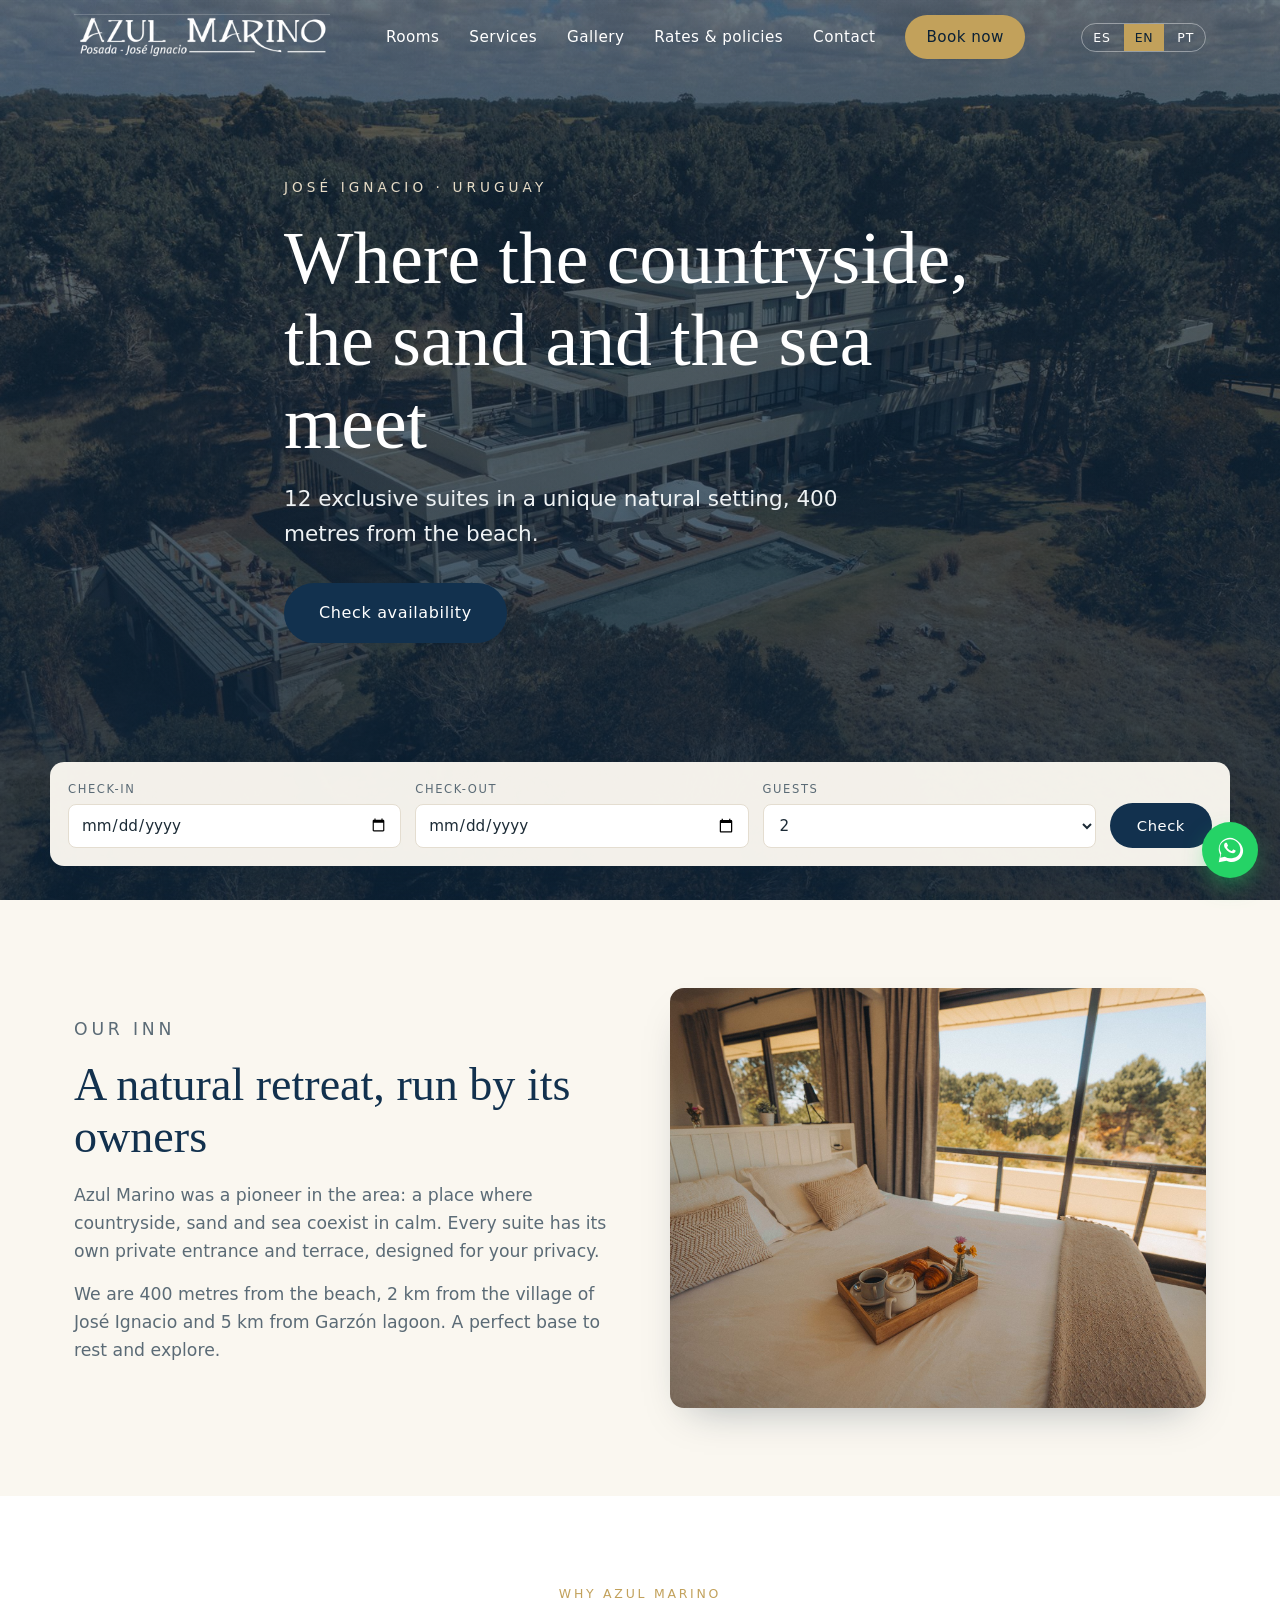
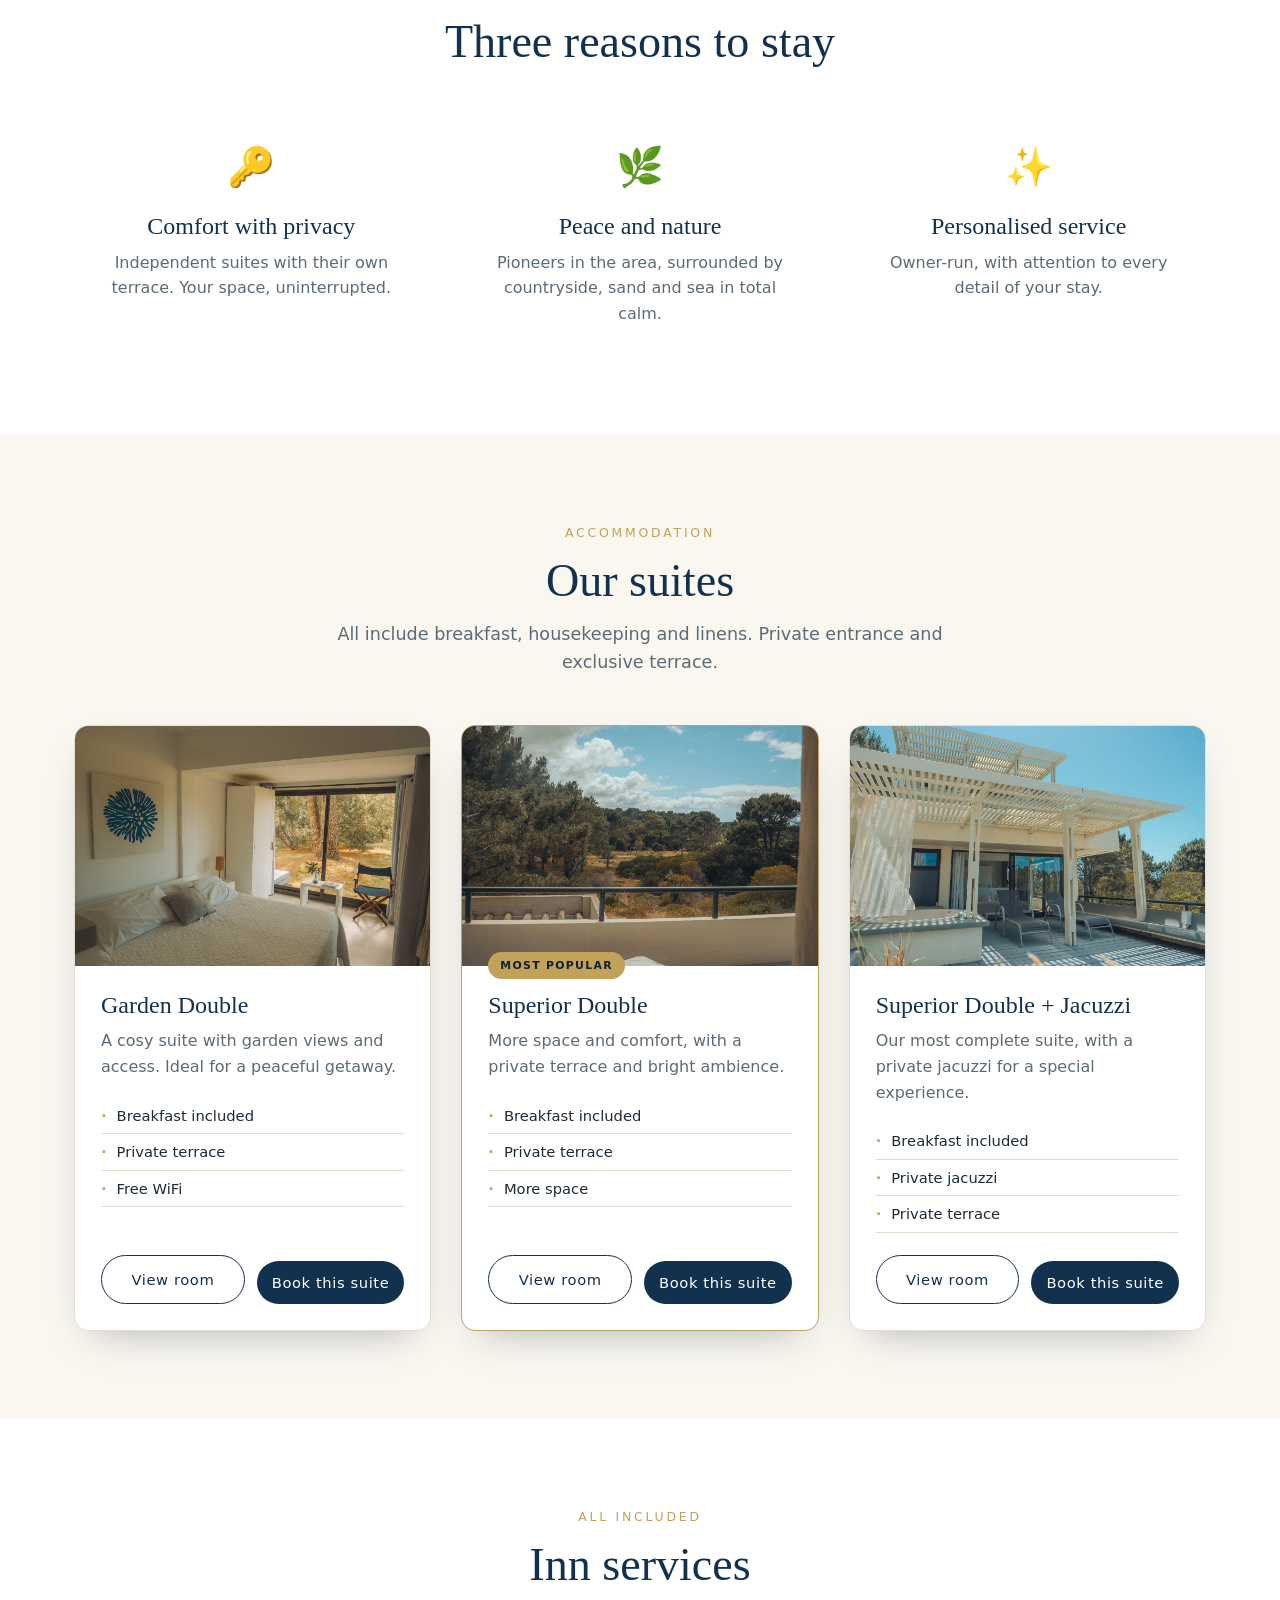
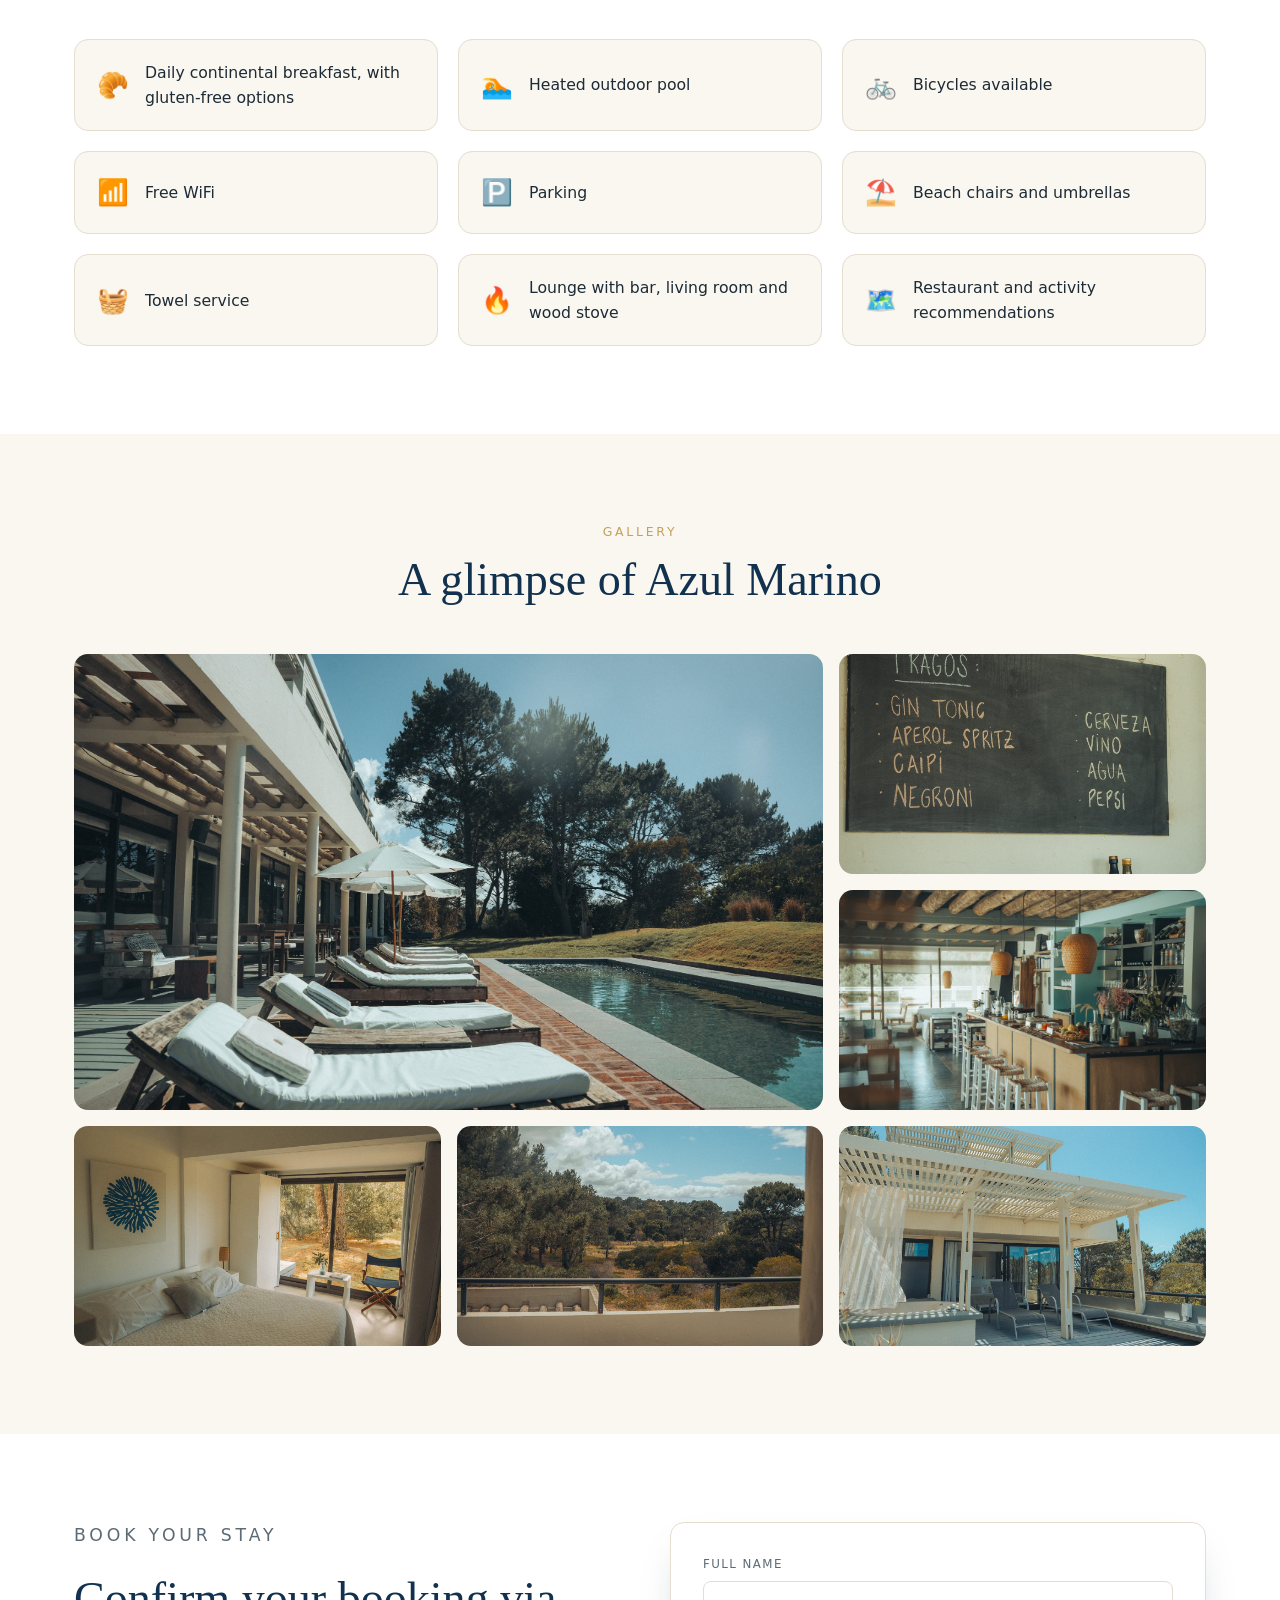
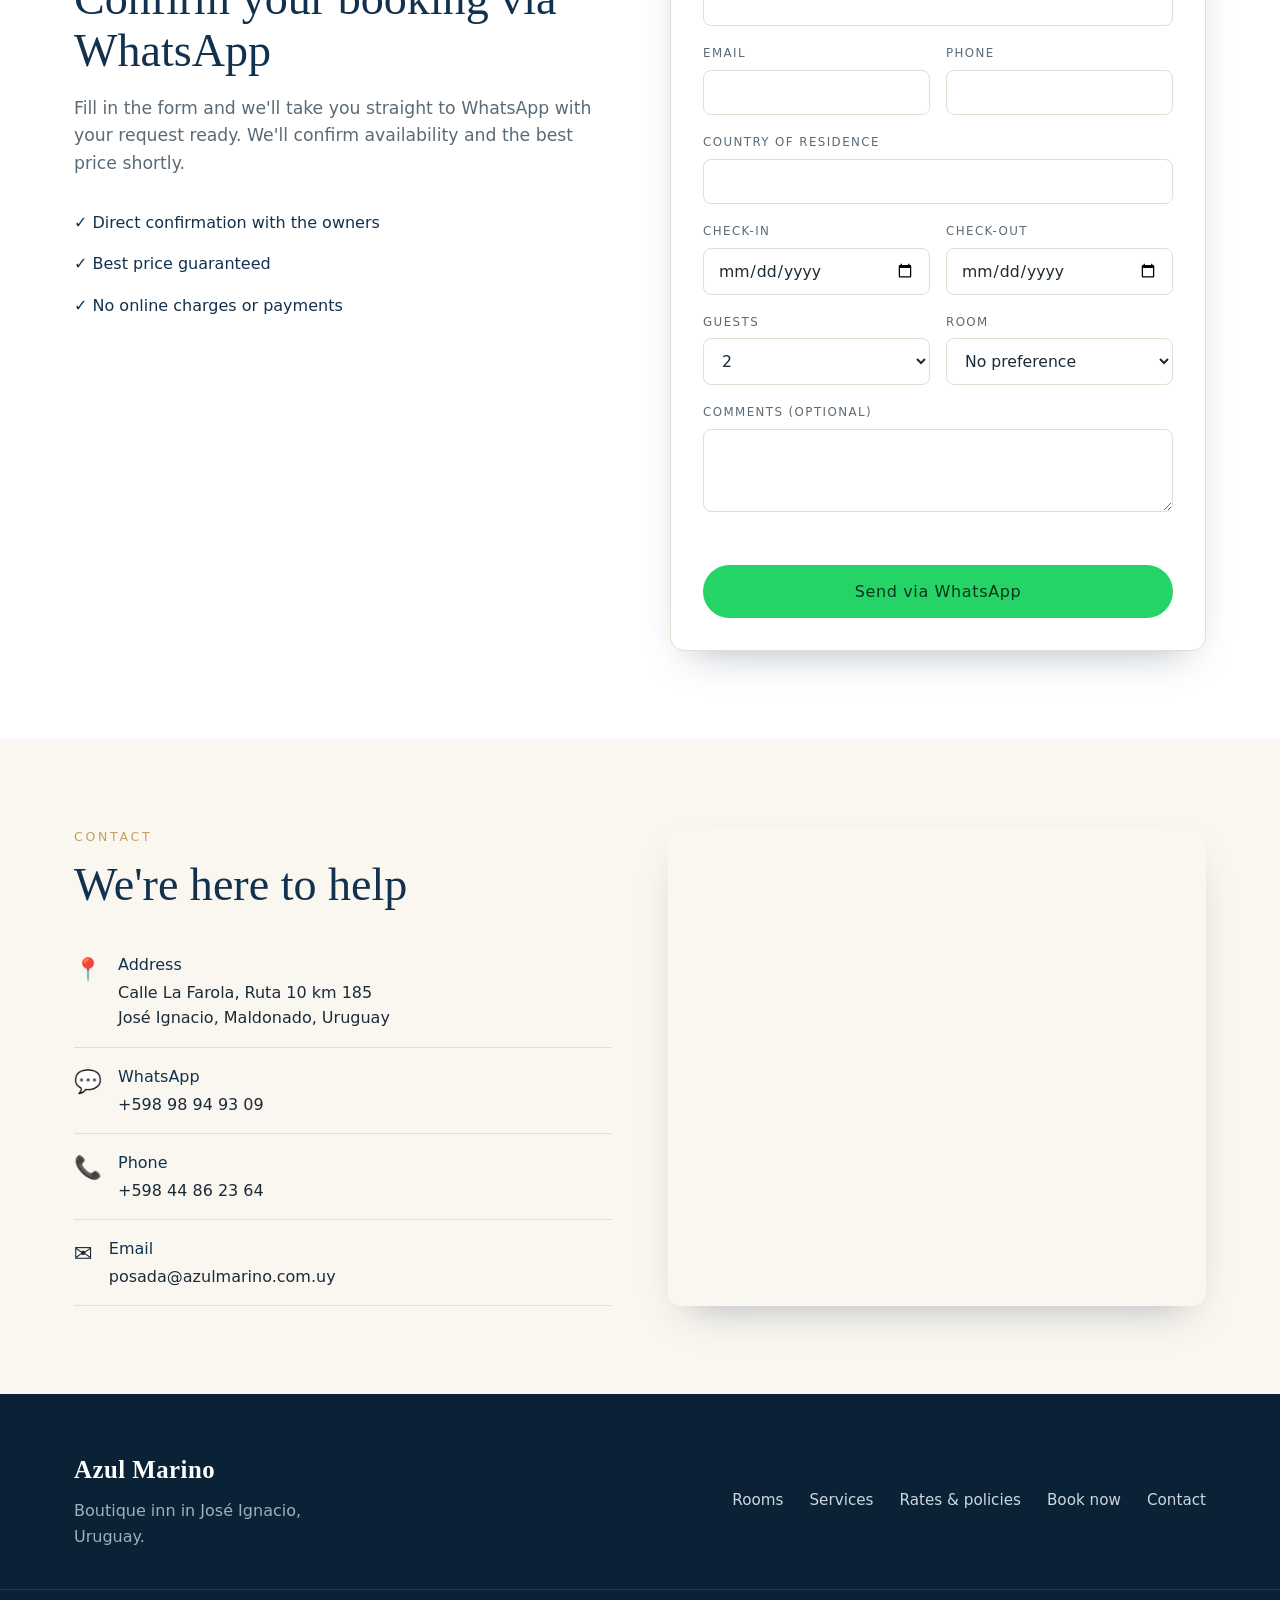
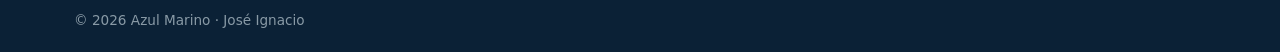
==== commit c96ce3c6: "seguridad" ====
--- a/habitacion.html
+++ b/habitacion.html
@@ -3,8 +3,18 @@
 <head>
   <meta charset="UTF-8" />
   <meta name="viewport" content="width=device-width, initial-scale=1.0" />
+  <meta name="referrer" content="strict-origin-when-cross-origin" />
+  <meta http-equiv="Content-Security-Policy" content="default-src 'self'; script-src 'self'; style-src 'self' 'unsafe-inline' https://fonts.googleapis.com; font-src https://fonts.gstatic.com; img-src 'self' data:; connect-src 'self' https://docs.google.com https://*.googleusercontent.com; frame-src https://www.google.com https://maps.google.com; base-uri 'self'; form-action 'self'; object-src 'none'" />
   <title>Habitación · Azul Marino</title>
   <meta name="description" content="Suites de Azul Marino, posada boutique en José Ignacio." />
+  <link rel="icon" href="favicon.svg" type="image/svg+xml" />
+  <meta property="og:type" content="website" />
+  <meta property="og:site_name" content="Azul Marino" />
+  <meta property="og:title" content="Suites · Azul Marino" />
+  <meta property="og:description" content="Nuestras suites en José Ignacio: acceso independiente, terraza exclusiva y desayuno incluido." />
+  <meta property="og:image" content="assets/hero.jpg" />
+  <meta property="og:locale" content="es_UY" />
+  <meta name="twitter:card" content="summary_large_image" />
   <link rel="preconnect" href="https://fonts.googleapis.com" />
   <link rel="preconnect" href="https://fonts.gstatic.com" crossorigin />
   <link href="https://fonts.googleapis.com/css2?family=Cormorant+Garamond:wght@400;500;600&family=Jost:wght@300;400;500;600&display=swap" rel="stylesheet" />
@@ -16,8 +26,7 @@
   <header class="site-header scrolled" id="header">
     <div class="container header-inner">
       <a href="index.html" class="logo">
-        <img src="assets/logo.png" alt="Azul Marino · Posada José Ignacio" class="logo-img"
-             onerror="this.style.display='none'; this.nextElementSibling.style.display='flex';" />
+        <img src="assets/logo.png" alt="Azul Marino · Posada José Ignacio" class="logo-img" />
         <span class="logo-text">
           <span class="logo-mark">Azul Marino</span>
           <span class="logo-sub" data-i18n="logo_sub">Posada · José Ignacio</span>
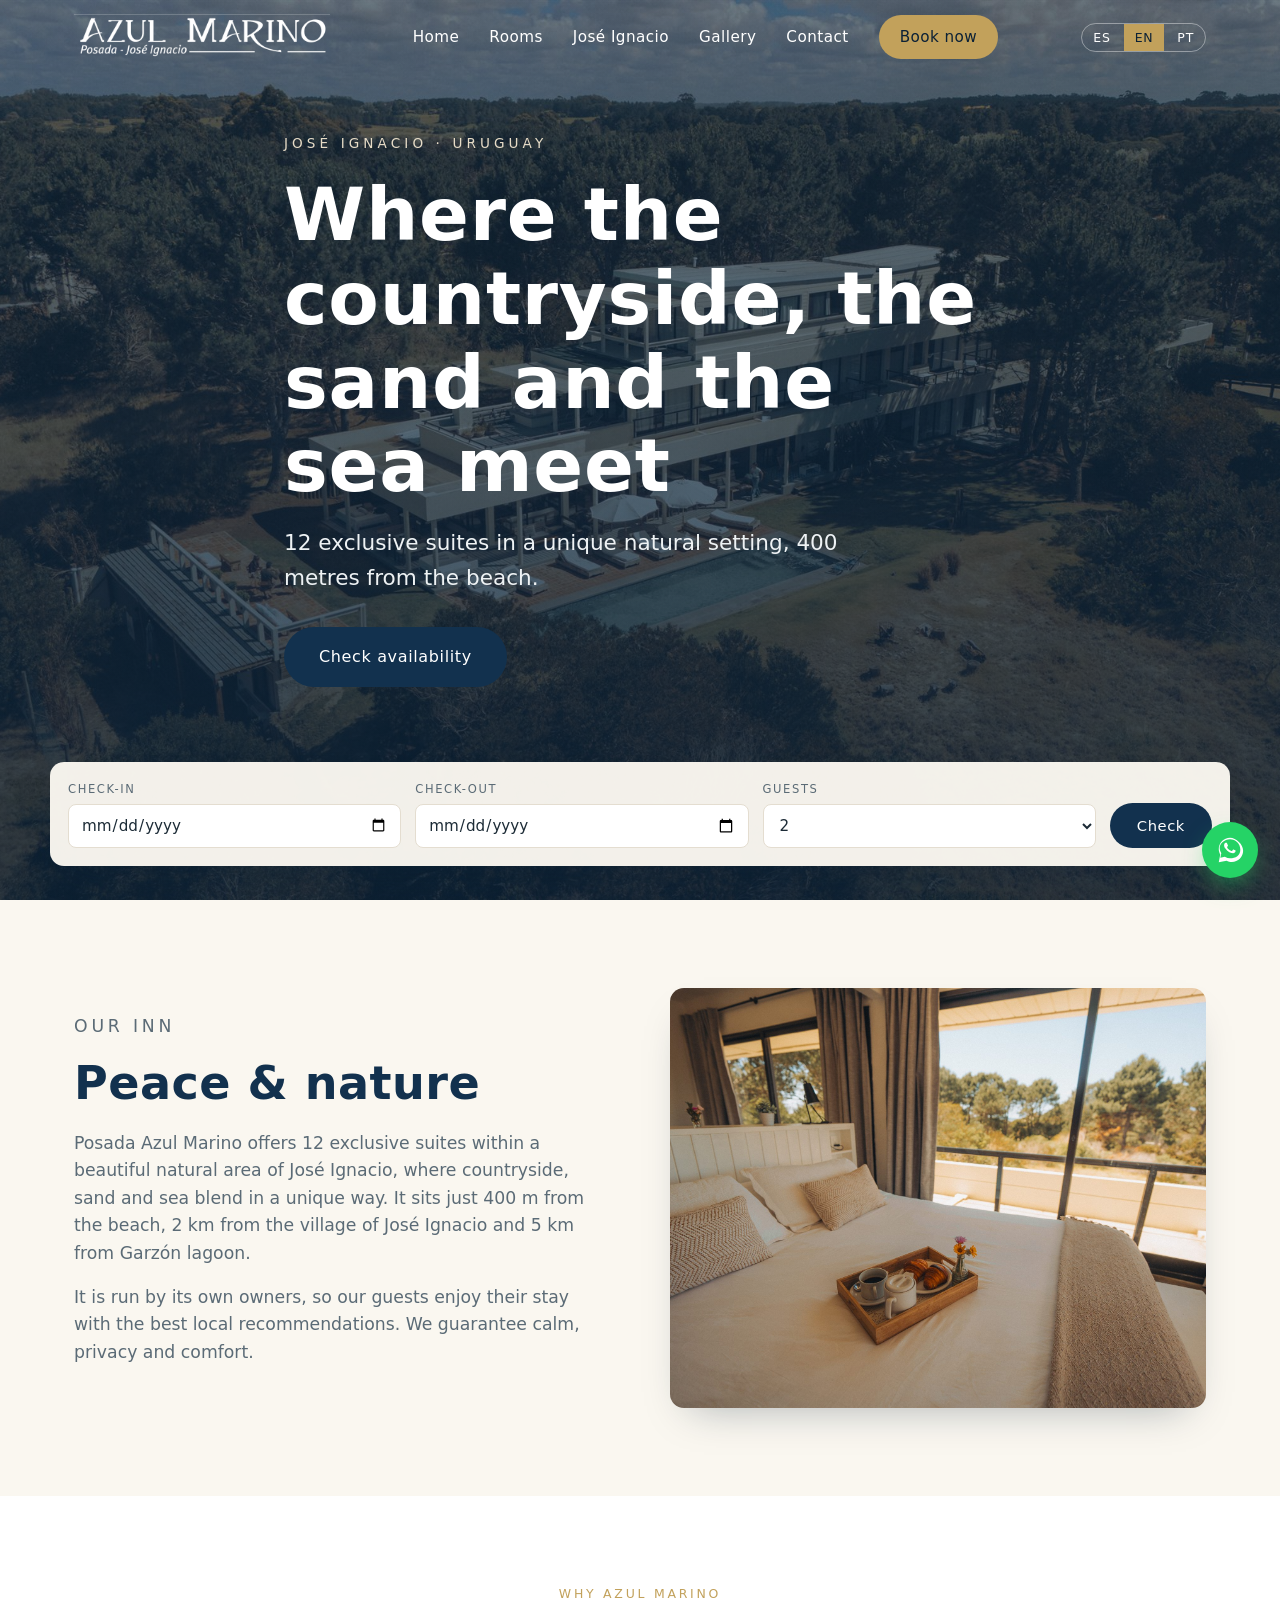
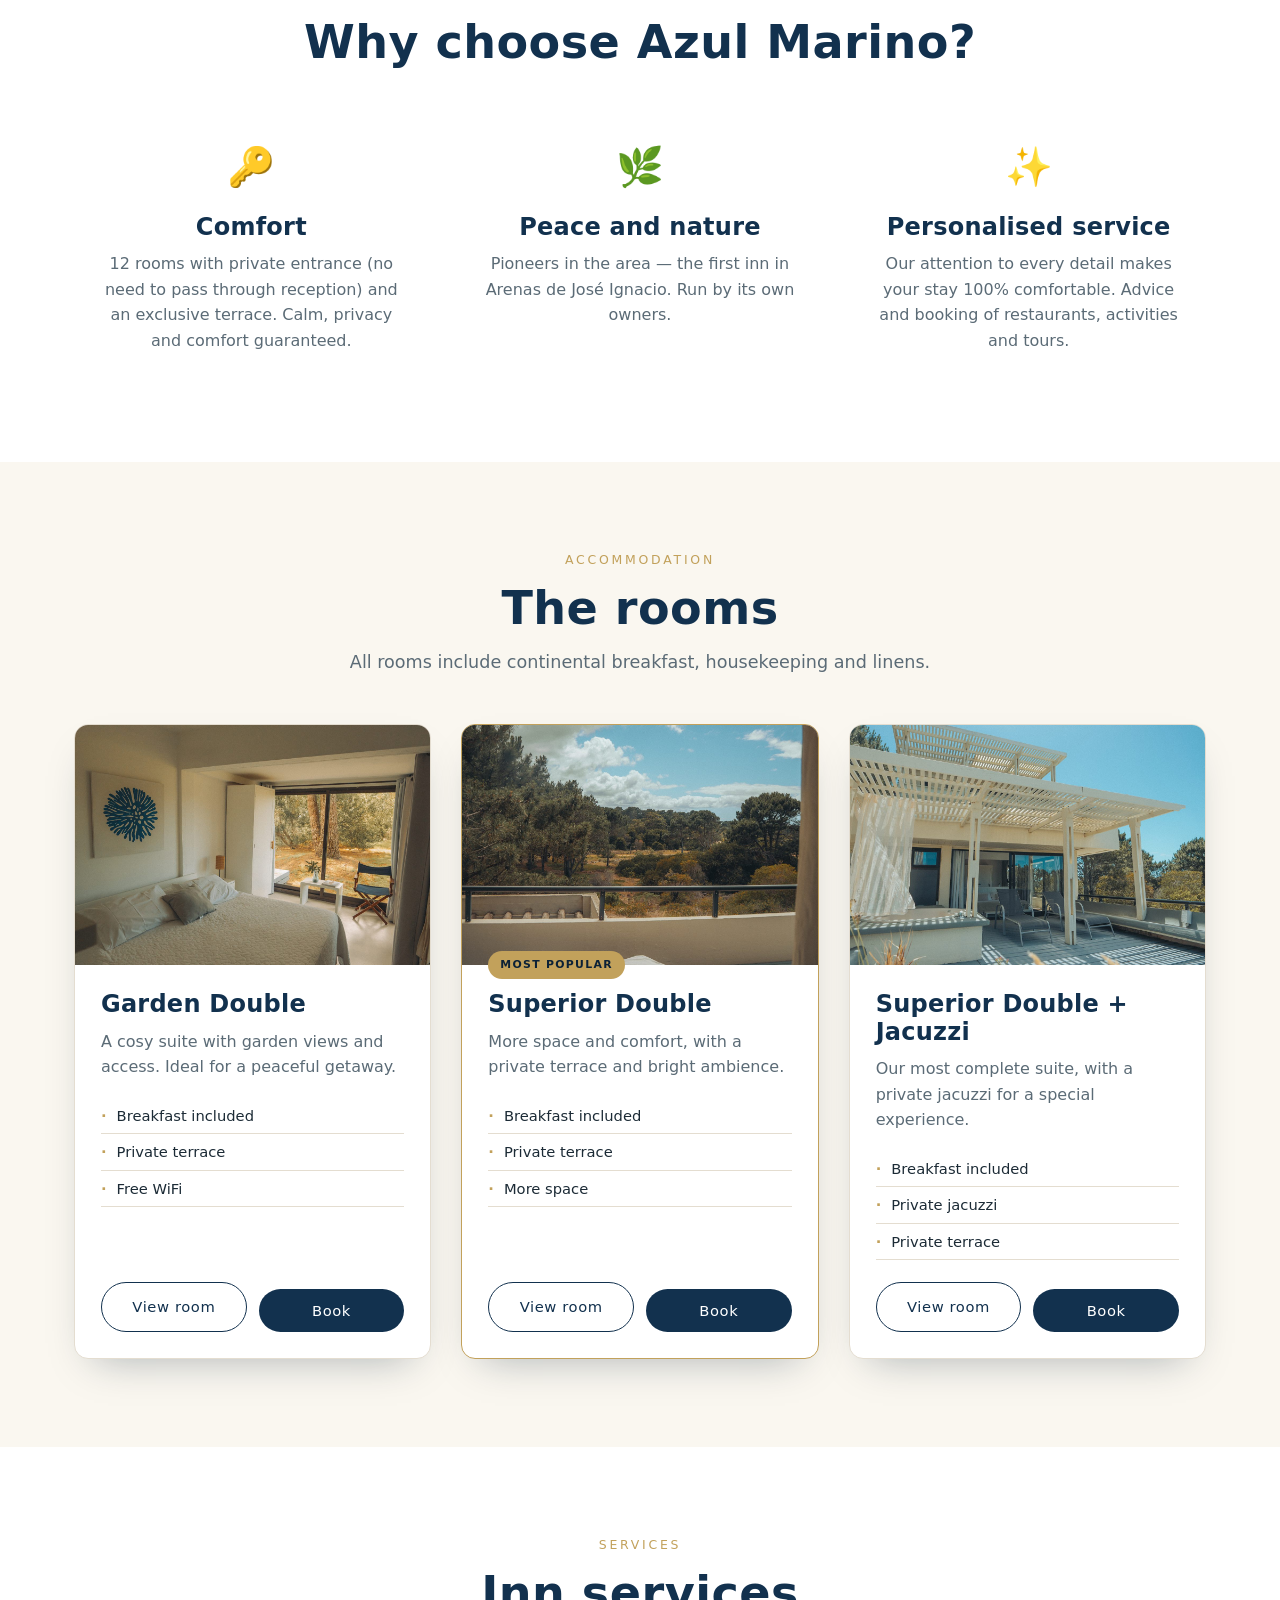
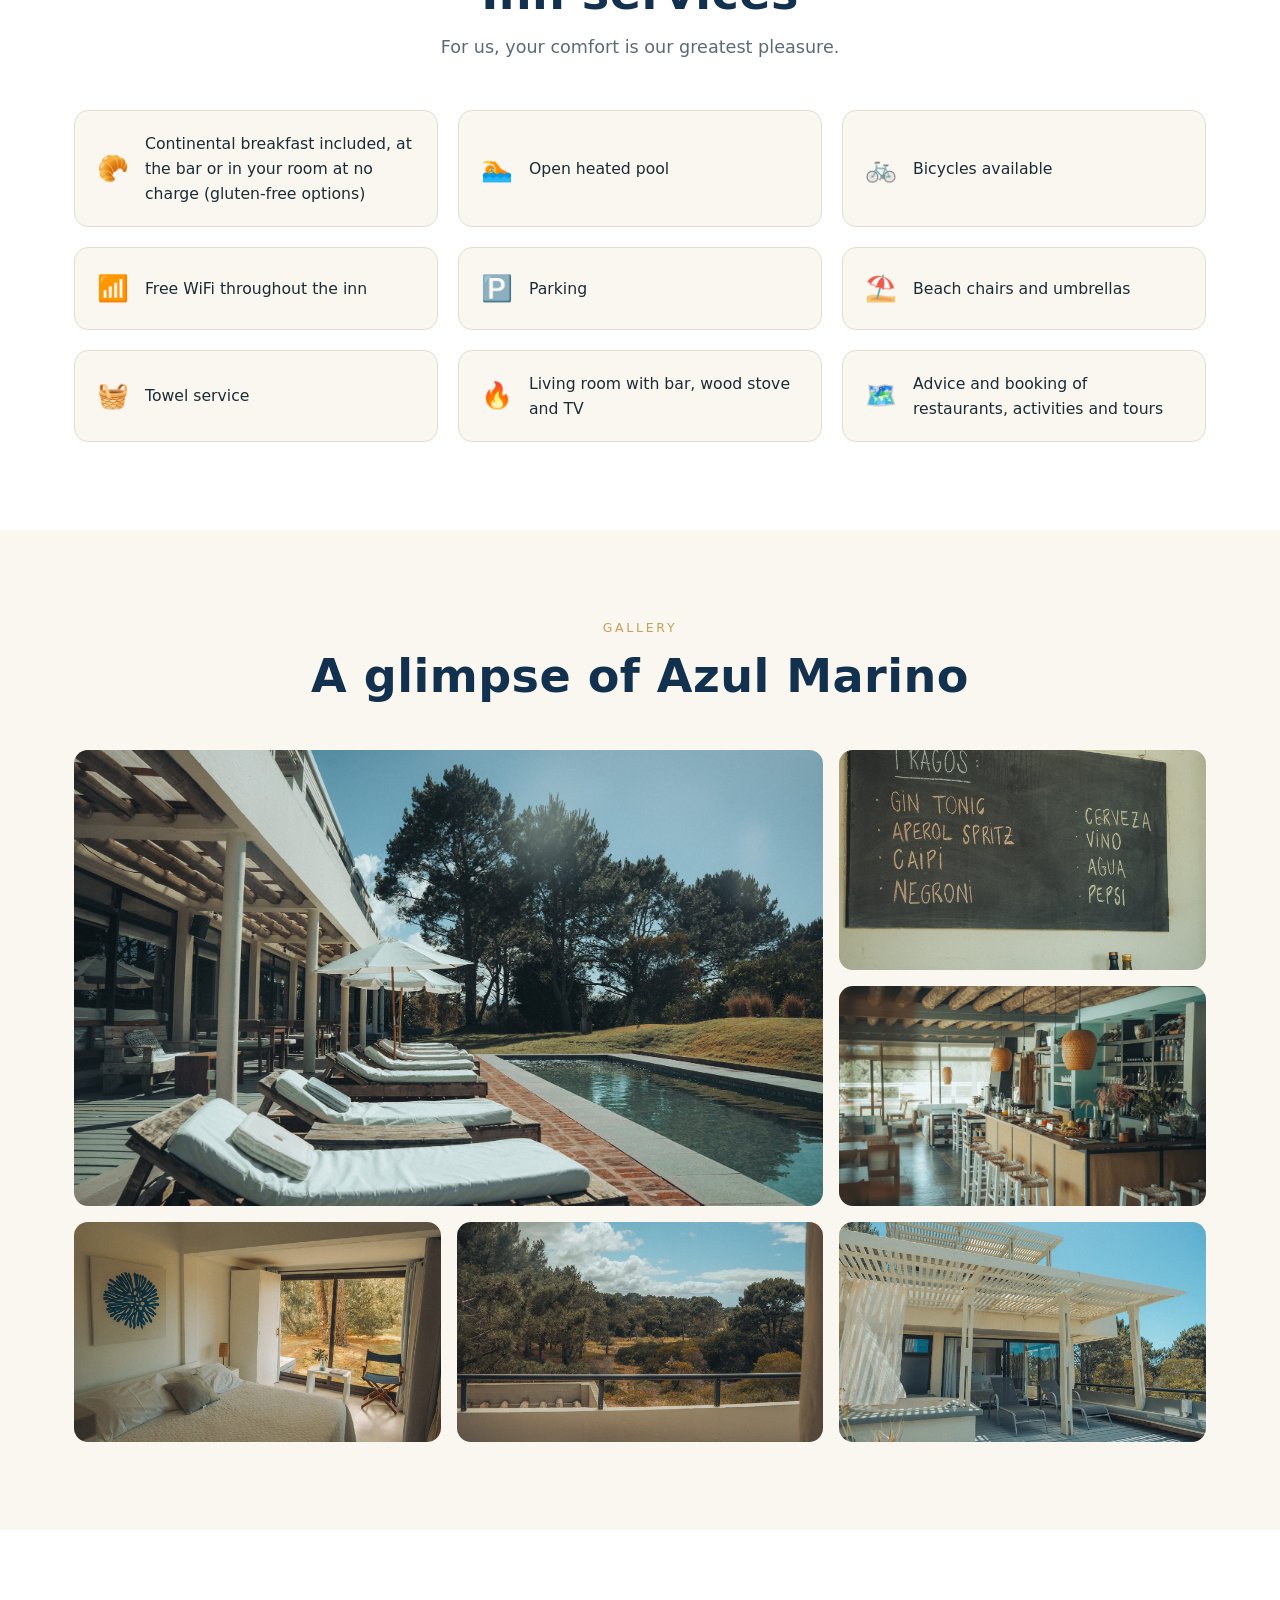
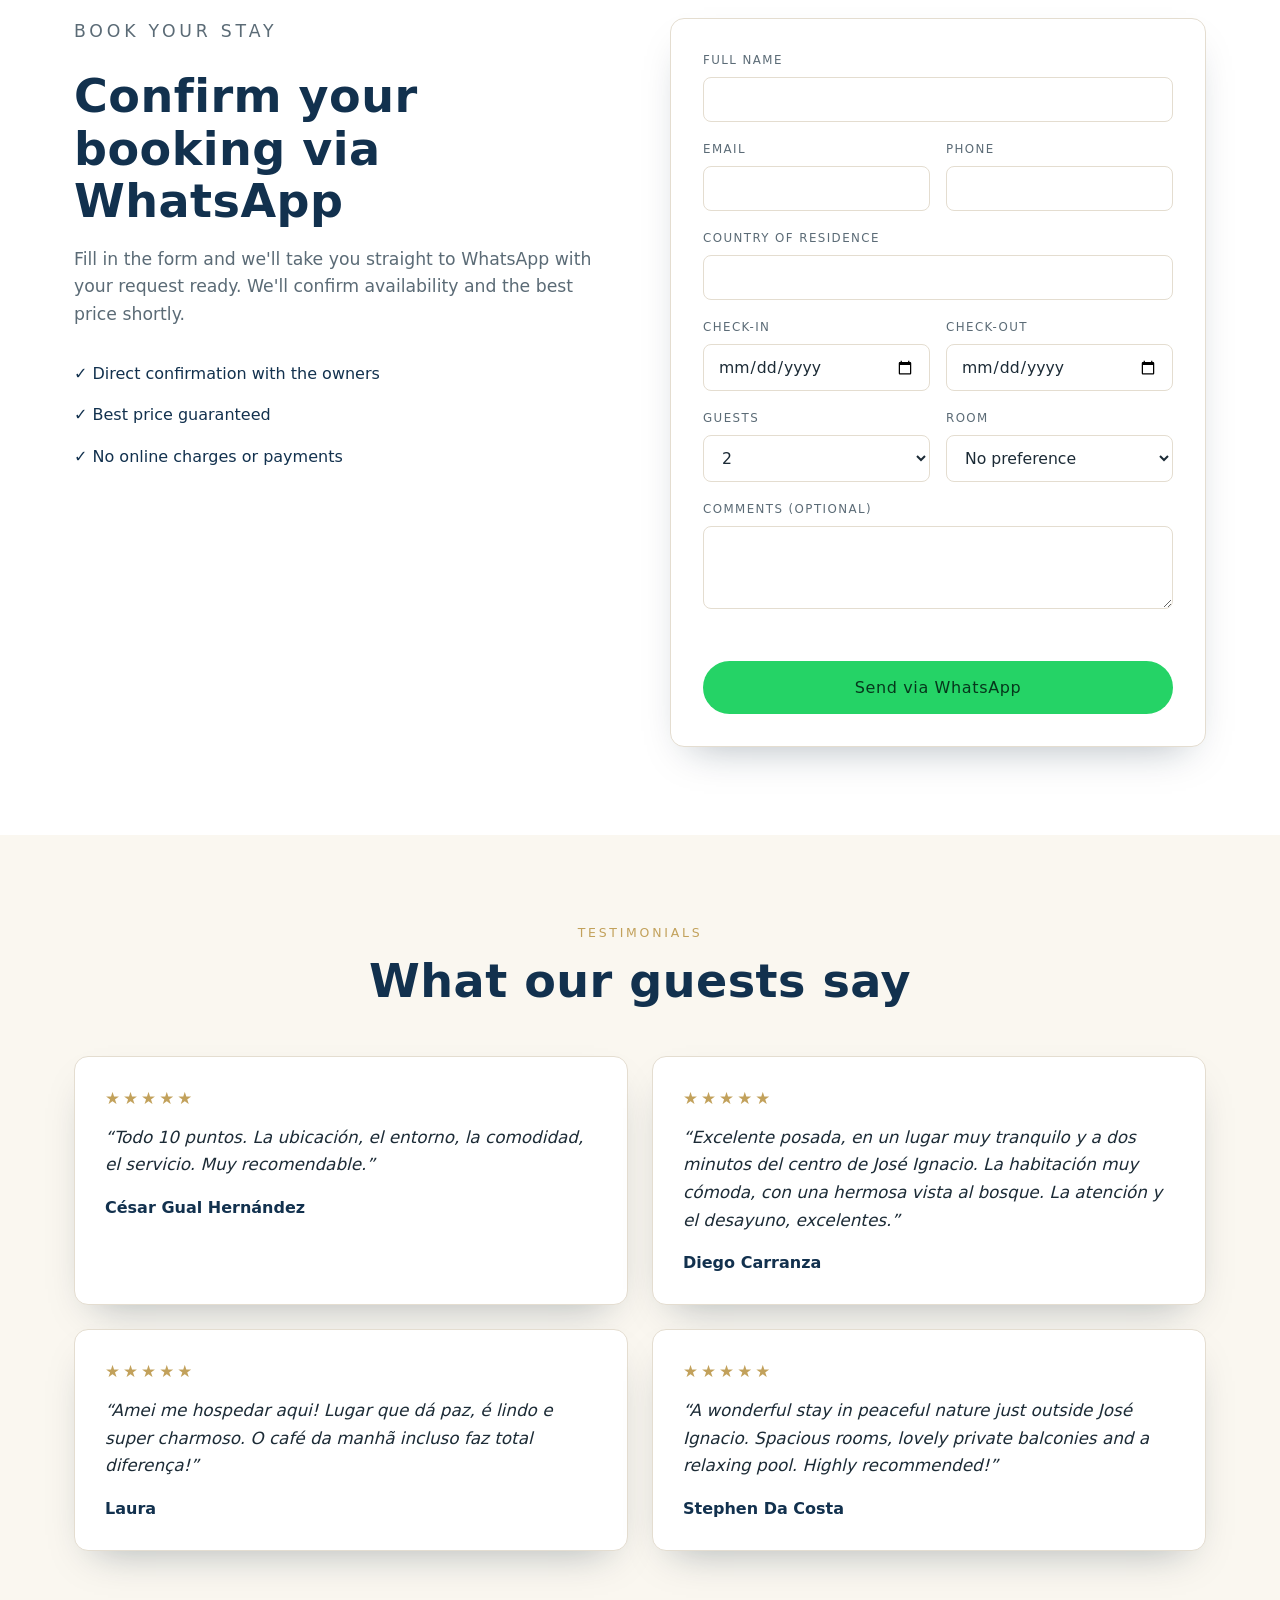
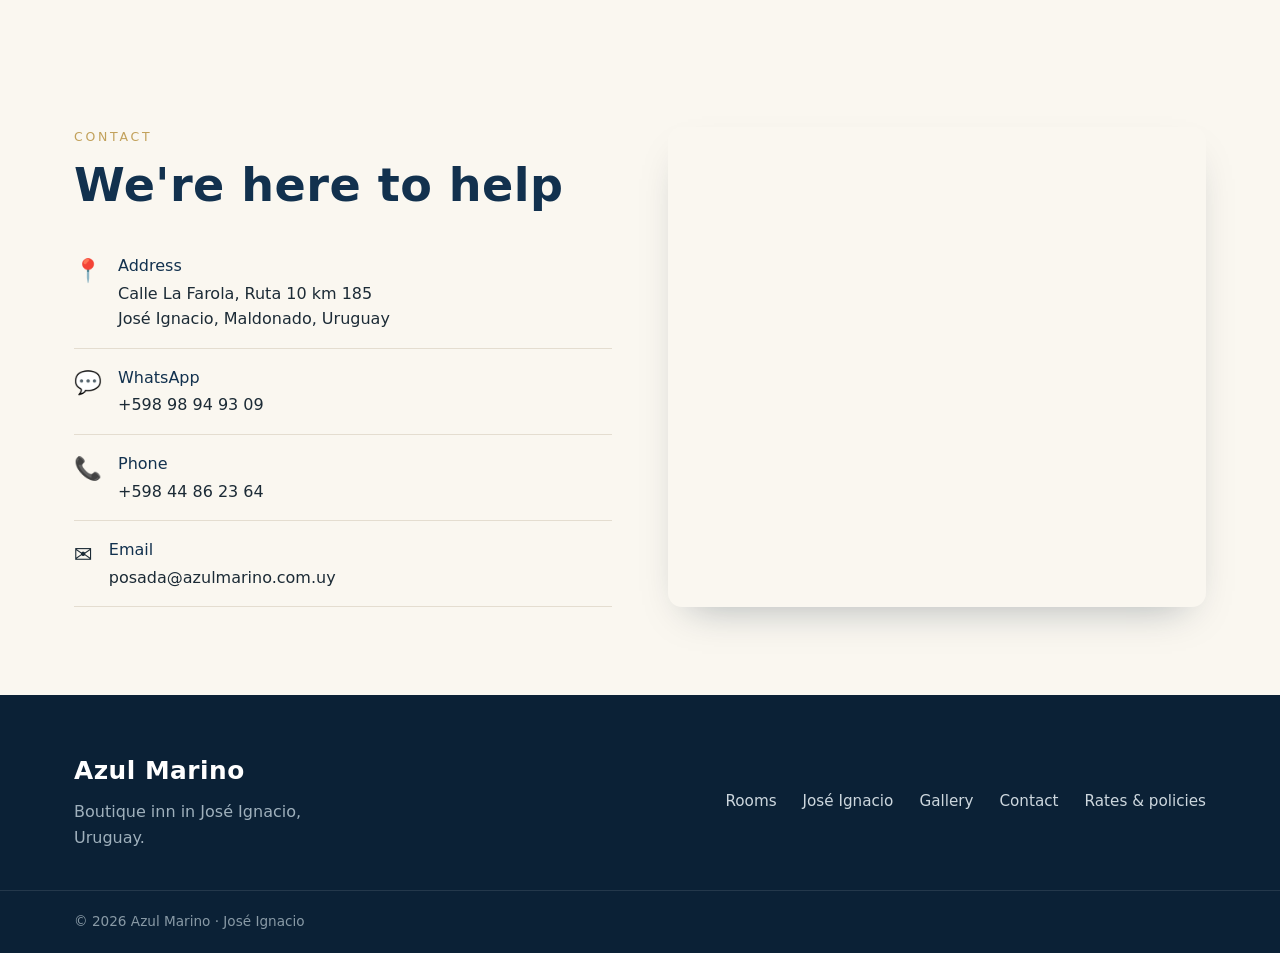
==== commit ff79feaa: "cambios fuente testimonios y pestañas para hacer parecido a web original" ====
--- a/habitacion.html
+++ b/habitacion.html
@@ -17,7 +17,7 @@
   <meta name="twitter:card" content="summary_large_image" />
   <link rel="preconnect" href="https://fonts.googleapis.com" />
   <link rel="preconnect" href="https://fonts.gstatic.com" crossorigin />
-  <link href="https://fonts.googleapis.com/css2?family=Cormorant+Garamond:wght@400;500;600&family=Jost:wght@300;400;500;600&display=swap" rel="stylesheet" />
+  <link href="https://fonts.googleapis.com/css2?family=Montserrat:wght@300;400;500;600;700&display=swap" rel="stylesheet" />
   <link rel="stylesheet" href="styles.css" />
 </head>
 <body class="subpage">
@@ -33,10 +33,10 @@
         </span>
       </a>
       <nav class="main-nav" id="mainNav">
+        <a href="index.html" data-i18n="nav_home">Inicio</a>
         <a href="index.html#habitaciones" data-i18n="nav_rooms">Habitaciones</a>
-        <a href="index.html#servicios" data-i18n="nav_services">Servicios</a>
+        <a href="jose-ignacio.html" data-i18n="nav_jose">José Ignacio</a>
         <a href="index.html#galeria" data-i18n="nav_gallery">Galería</a>
-        <a href="politicas.html" data-i18n="nav_rates">Tarifas y políticas</a>
         <a href="index.html#contacto" data-i18n="nav_contact">Contacto</a>
         <a href="index.html#reservar" class="btn btn-nav" data-i18n="nav_book">Reservar</a>
       </nav>
@@ -101,10 +101,10 @@
       </div>
       <div class="footer-links">
         <a href="index.html#habitaciones" data-i18n="nav_rooms">Habitaciones</a>
-        <a href="index.html#servicios" data-i18n="nav_services">Servicios</a>
+        <a href="jose-ignacio.html" data-i18n="nav_jose">José Ignacio</a>
+        <a href="index.html#galeria" data-i18n="nav_gallery">Galería</a>
+        <a href="index.html#contacto" data-i18n="nav_contact">Contacto</a>
         <a href="politicas.html" data-i18n="nav_rates">Tarifas y políticas</a>
-        <a href="index.html#reservar" data-i18n="nav_book">Reservar</a>
-        <a href="index.html#contacto" data-i18n="nav_contact">Contacto</a>
       </div>
     </div>
     <div class="footer-bottom">
--- a/styles.css
+++ b/styles.css
@@ -16,8 +16,9 @@
   --white:      #ffffff;
   --wa:         #25d366;
 
-  --serif: 'Cormorant Garamond', Georgia, 'Times New Roman', serif;
-  --sans:  'Jost', system-ui, -apple-system, 'Segoe UI', Roboto, sans-serif;
+  /* Tipografía Montserrat, igual que la web actual de Azul Marino */
+  --serif: 'Montserrat', system-ui, -apple-system, 'Segoe UI', Roboto, sans-serif;
+  --sans:  'Montserrat', system-ui, -apple-system, 'Segoe UI', Roboto, sans-serif;
 
   --radius: 14px;
   --shadow: 0 18px 40px -20px rgba(11, 33, 54, .35);
@@ -42,7 +43,7 @@
 
 .container { width: 100%; max-width: var(--container); margin: 0 auto; padding: 0 24px; }
 
-h1, h2, h3 { font-family: var(--serif); font-weight: 500; line-height: 1.12; color: var(--navy); }
+h1, h2, h3 { font-family: var(--serif); font-weight: 600; line-height: 1.14; color: var(--navy); letter-spacing: .01em; }
 h2 { font-size: clamp(1.9rem, 3.6vw, 3rem); }
 h3 { font-size: 1.5rem; }
 
@@ -331,13 +332,33 @@
 .pol-season p { color: var(--ink); margin: 0 0 6px; }
 .pol-season p strong { color: var(--navy); }
 
+/* ============ TESTIMONIOS ============ */
+.testi-grid { display: grid; grid-template-columns: repeat(2, 1fr); gap: 24px; margin-top: 48px; }
+.testi-card { background: var(--white); border: 1px solid var(--line); border-radius: var(--radius); padding: 28px 30px; box-shadow: var(--shadow); margin: 0; display: flex; flex-direction: column; }
+.testi-stars { color: var(--gold); letter-spacing: 3px; margin-bottom: 12px; font-size: 1.05rem; }
+.testi-text { font-size: 1.05rem; color: var(--ink); line-height: 1.65; font-style: italic; margin: 0 0 16px; }
+.testi-text::before { content: '“'; }
+.testi-text::after { content: '”'; }
+.testi-author { font-weight: 600; color: var(--navy); }
+
+/* ============ PÁGINA JOSÉ IGNACIO ============ */
+.jose-page { padding-top: 120px; }
+.jose-page h1 { font-family: var(--serif); font-weight: 600; color: var(--navy); font-size: clamp(2rem, 4vw, 3rem); margin: 4px 0 8px; }
+.ji-media { height: 320px; border-radius: var(--radius); margin: 20px 0 28px; box-shadow: var(--shadow); background-size: cover; background-position: center; }
+.ji-text p { color: var(--muted); font-size: 1.08rem; margin-bottom: 16px; }
+.ji-act-title { font-size: 1.3rem; margin: 34px 0 18px; }
+.ji-activities { list-style: none; display: grid; grid-template-columns: repeat(3, 1fr); gap: 12px; margin-bottom: 32px; }
+.ji-activities li { background: var(--cream); border: 1px solid var(--line); border-left: 4px solid var(--gold); border-radius: 10px; padding: 12px 16px; font-size: .95rem; color: var(--navy); }
+
 /* ============ RESPONSIVE ============ */
 @media (max-width: 900px) {
   .intro-grid, .book-grid, .contact-grid { grid-template-columns: 1fr; gap: 36px; }
   .reasons-grid, .rooms-grid, .services-grid { grid-template-columns: 1fr; }
+  .testi-grid { grid-template-columns: 1fr; }
   .room-detail { grid-template-columns: 1fr; gap: 30px; }
   .rp-main { height: 320px; }
   .rp-amenities { grid-template-columns: 1fr; }
+  .ji-activities { grid-template-columns: 1fr 1fr; }
   .gallery-grid { grid-template-columns: 1fr 1fr; grid-auto-rows: 180px; }
   .gal-item:nth-child(1) { grid-column: span 2; grid-row: span 1; }
   .quickbook { grid-template-columns: 1fr 1fr; position: static; transform: none; width: 100%; margin-top: -70px; }
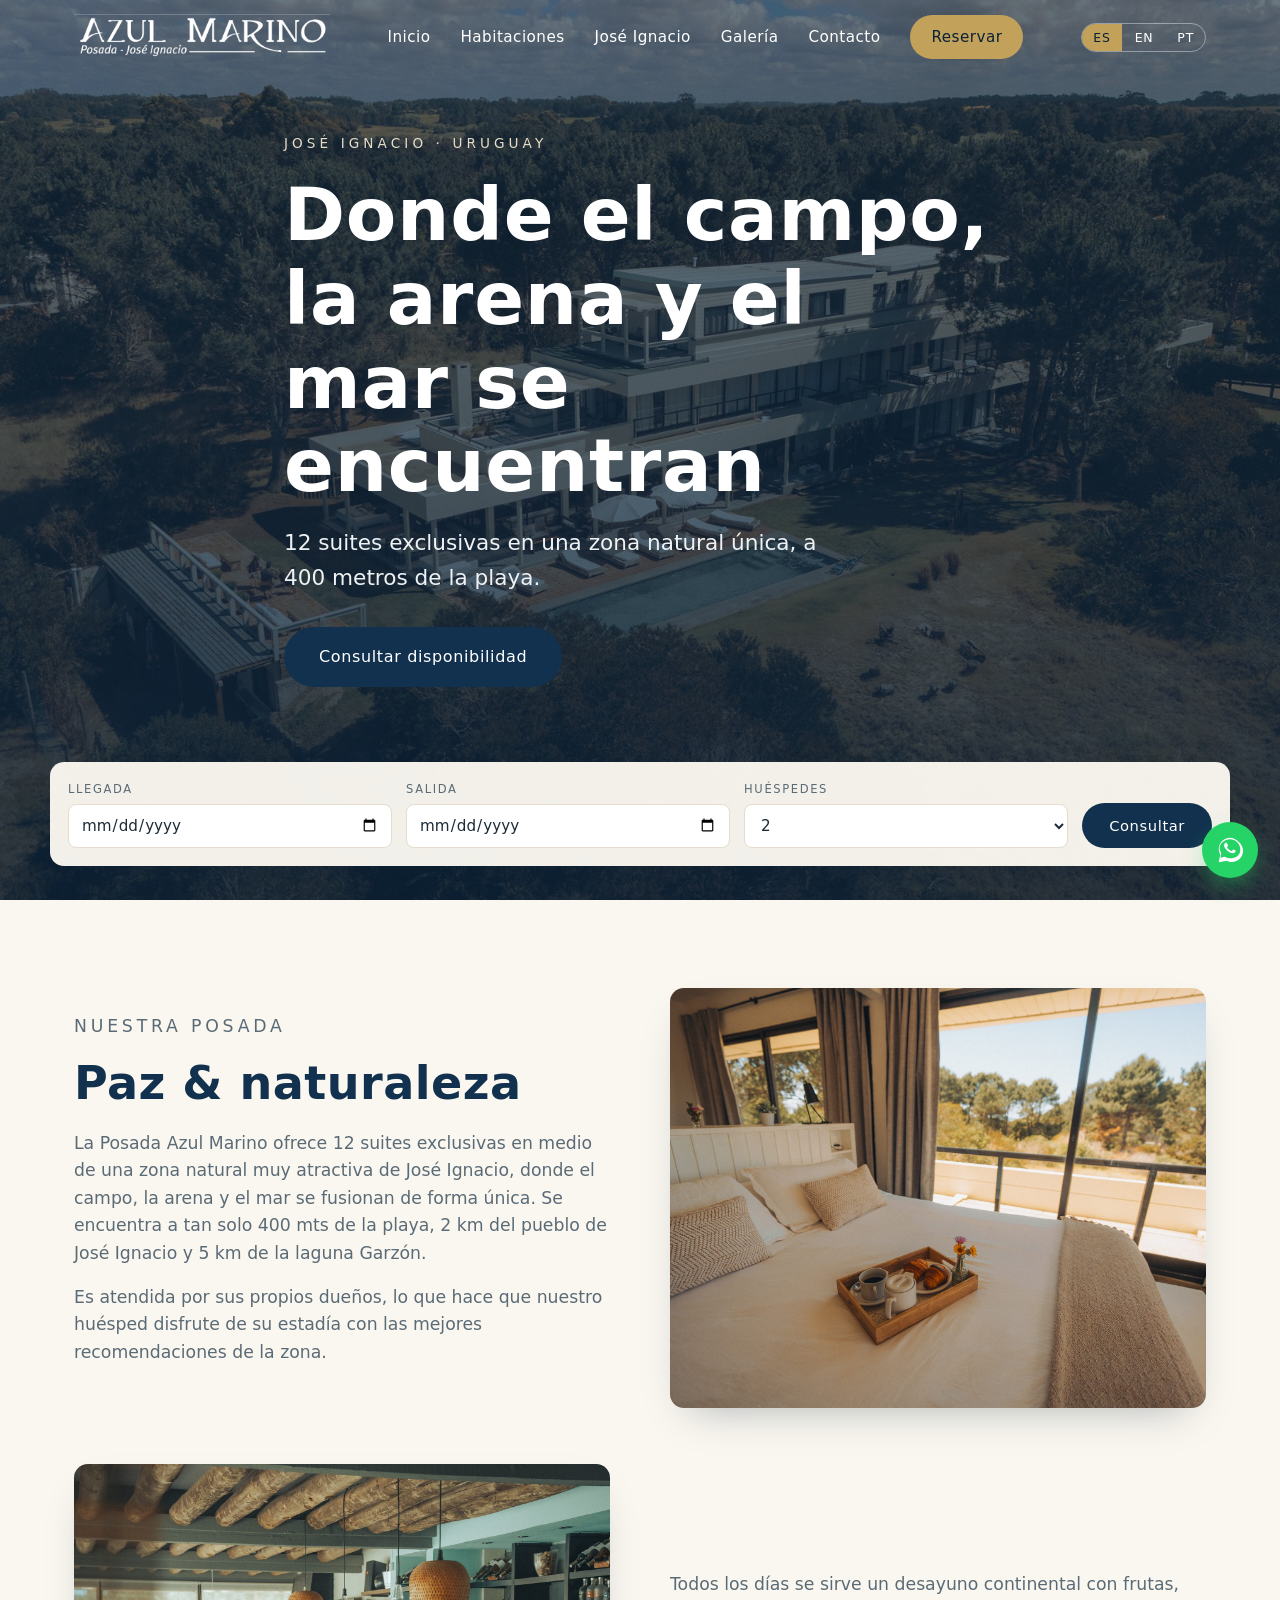
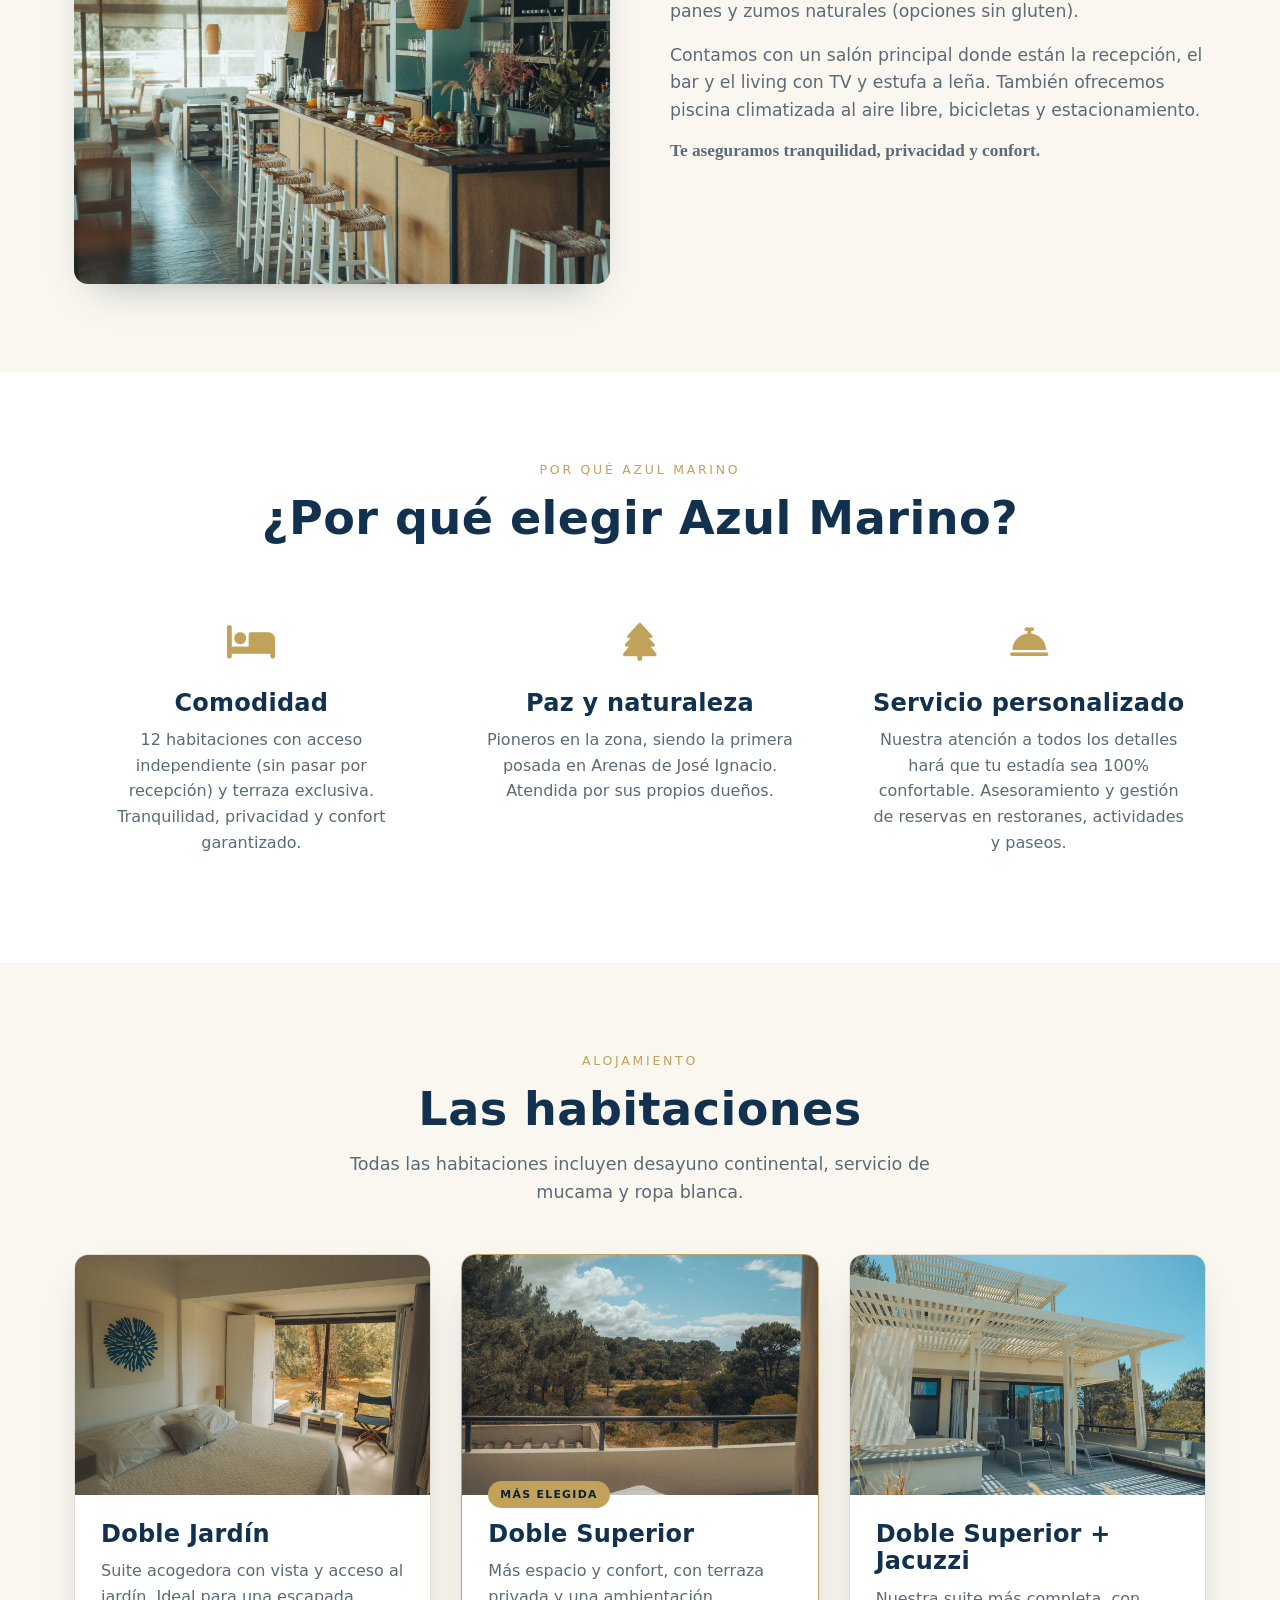
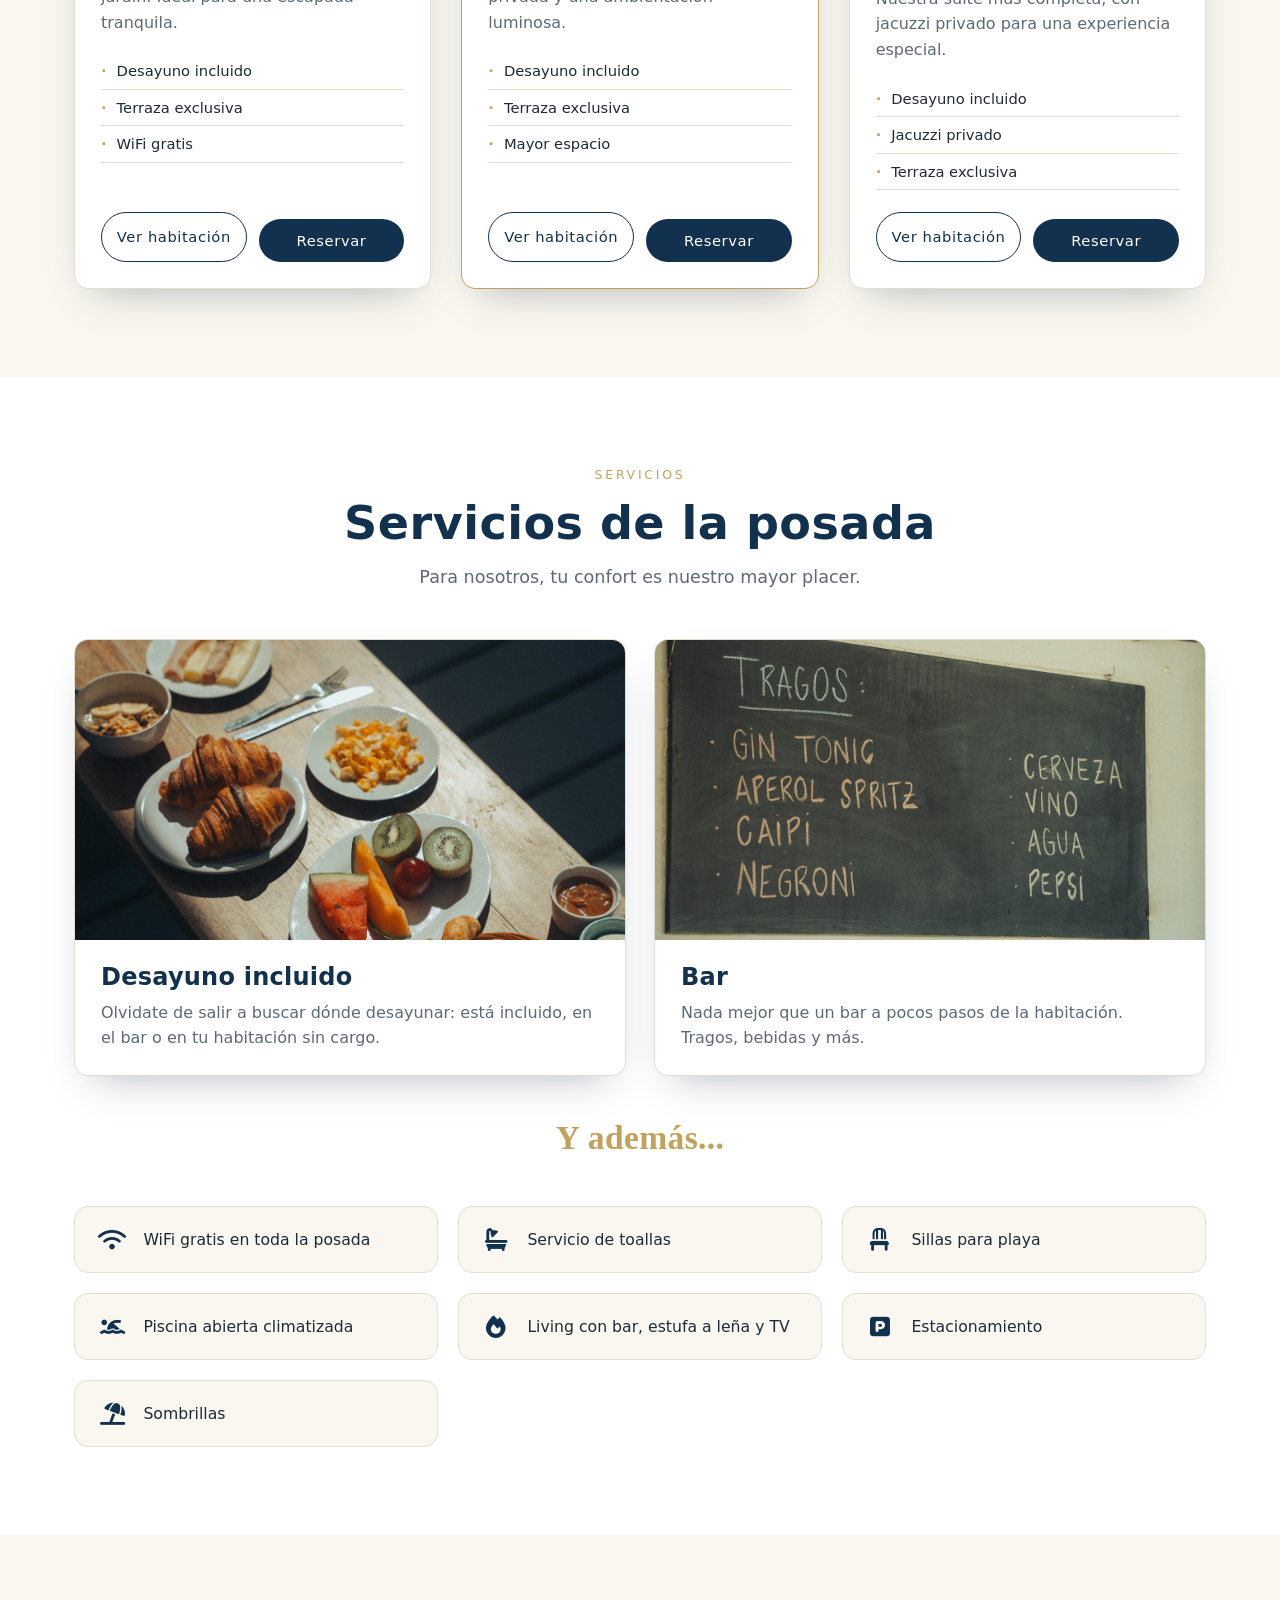
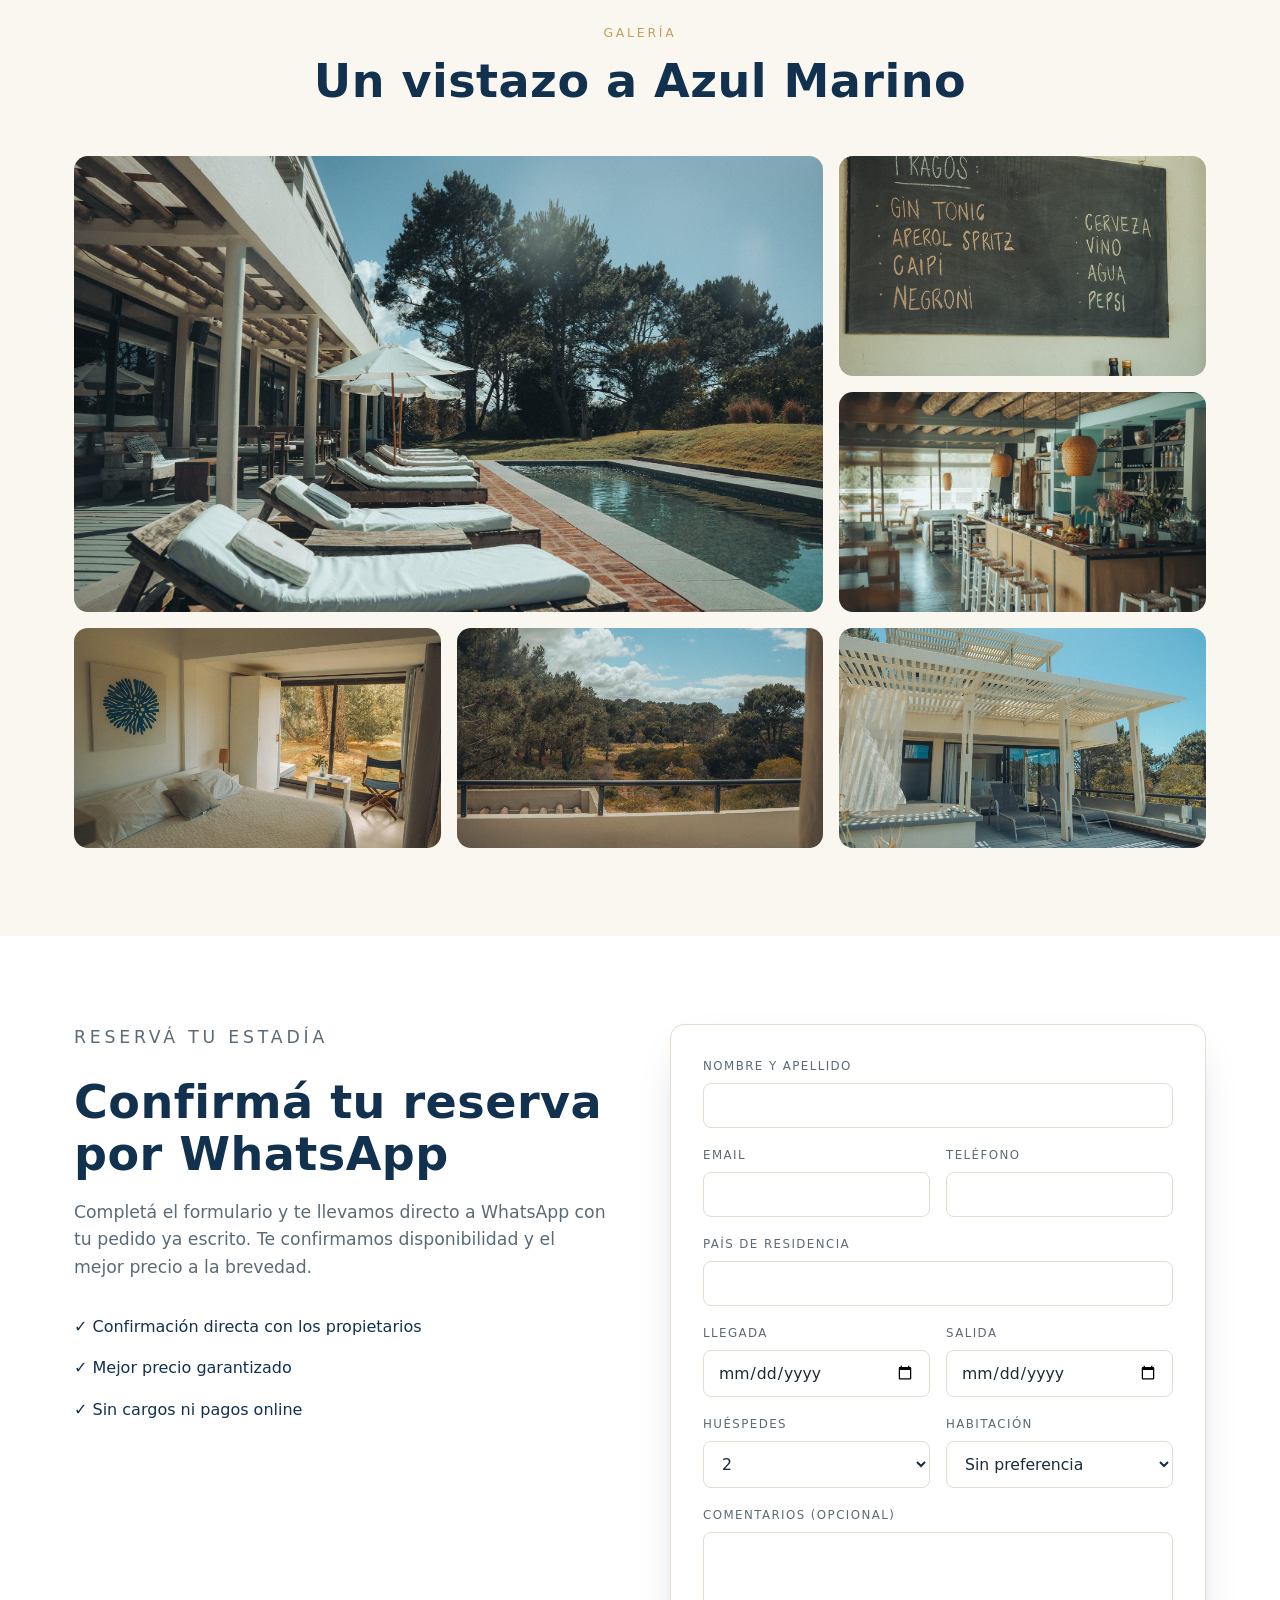
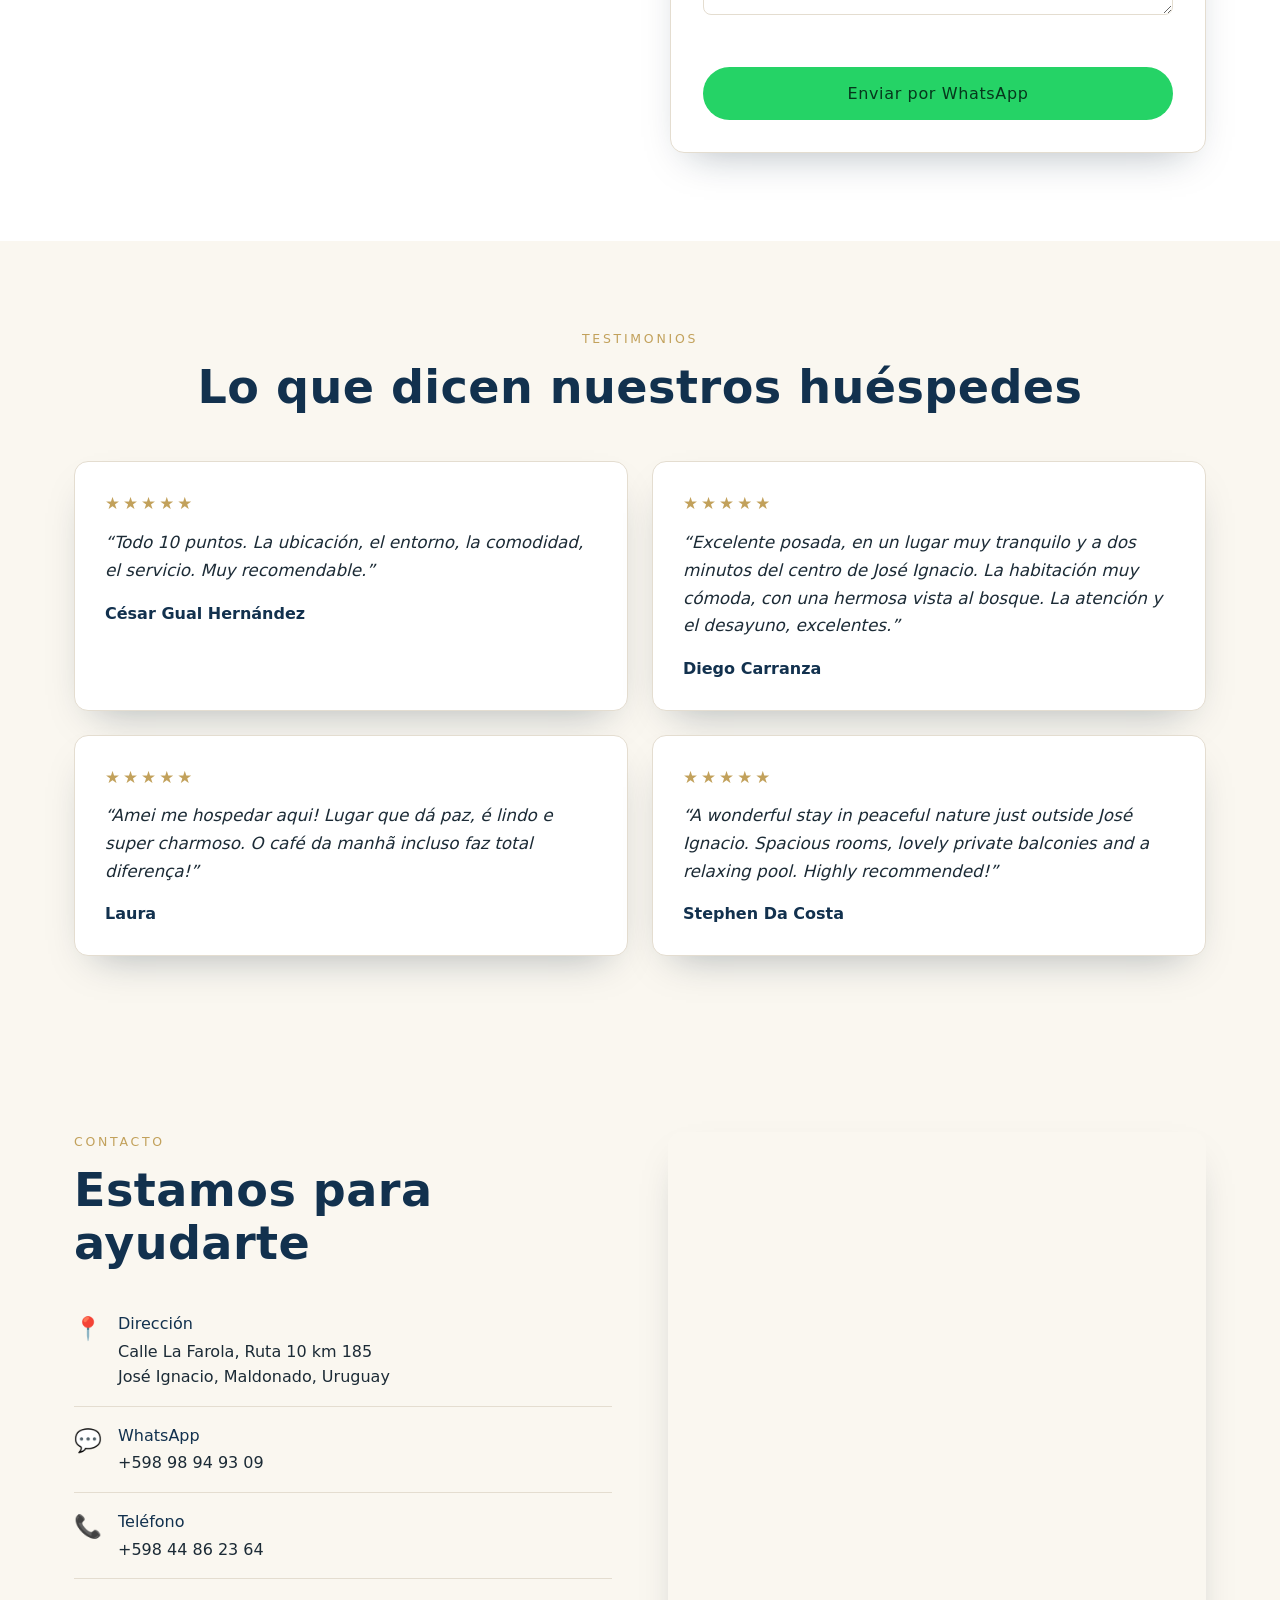
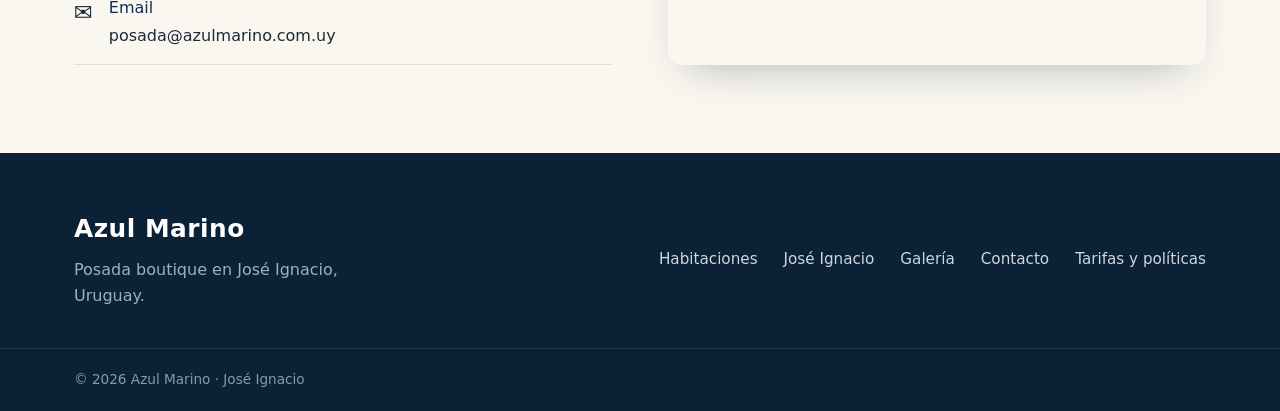
==== commit fe345caf: "SEO ingles y portugues" ====
--- a/habitacion.html
+++ b/habitacion.html
@@ -8,6 +8,11 @@
   <title>Habitación · Azul Marino</title>
   <meta name="description" content="Suites de Azul Marino, posada boutique en José Ignacio." />
   <link rel="icon" href="favicon.svg" type="image/svg+xml" />
+  <link rel="canonical" href="https://azulmarino.com.uy/habitacion.html" />
+  <link rel="alternate" hreflang="es" href="https://azulmarino.com.uy/habitacion.html" />
+  <link rel="alternate" hreflang="en" href="https://azulmarino.com.uy/en/habitacion.html" />
+  <link rel="alternate" hreflang="pt" href="https://azulmarino.com.uy/pt/habitacion.html" />
+  <link rel="alternate" hreflang="x-default" href="https://azulmarino.com.uy/habitacion.html" />
   <meta property="og:type" content="website" />
   <meta property="og:site_name" content="Azul Marino" />
   <meta property="og:title" content="Suites · Azul Marino" />
--- a/styles.css
+++ b/styles.css
@@ -332,6 +332,27 @@
 .pol-season p { color: var(--ink); margin: 0 0 6px; }
 .pol-season p strong { color: var(--navy); }
 
+/* ============ SEGUNDO BLOQUE INTRO + FRASE MANUSCRITA ============ */
+.intro-grid-2 { margin-top: 56px; }
+.accent-script { font-family: 'Caveat', 'Segoe Script', cursive; font-weight: 600; font-size: clamp(1.6rem, 3vw, 2.1rem); color: var(--gold); line-height: 1.2; margin-top: 14px; }
+
+/* ============ ICONOS (Font Awesome) ============ */
+.reason-icon { color: var(--gold); }
+.reason-icon i { line-height: 1; }
+.service-ic { color: var(--navy); display: inline-flex; align-items: center; justify-content: center; width: 1.9rem; flex-shrink: 0; }
+.service-ic i { font-size: 1.4rem; }
+
+/* ============ SERVICIOS DESTACADOS (Desayuno / Bar) ============ */
+.services-featured { display: grid; grid-template-columns: 1fr 1fr; gap: 28px; margin: 48px 0 8px; }
+.feat-card { background: var(--white); border: 1px solid var(--line); border-radius: var(--radius); overflow: hidden; box-shadow: var(--shadow); display: flex; flex-direction: column; }
+.feat-media { height: 300px; background-size: cover; background-position: center; }
+.feat-media.ph-gal2 { background-position: center 42% !important; }      /* pizarrón del bar (foto vertical) */
+.feat-media.ph-desayuno { background-position: center 40% !important; }  /* desayuno (foto vertical) */
+.feat-body { padding: 24px 26px; }
+.feat-body h3 { margin-bottom: 8px; }
+.feat-body p { color: var(--muted); }
+.services-plus { text-align: center; margin: 42px 0 26px; }
+
 /* ============ TESTIMONIOS ============ */
 .testi-grid { display: grid; grid-template-columns: repeat(2, 1fr); gap: 24px; margin-top: 48px; }
 .testi-card { background: var(--white); border: 1px solid var(--line); border-radius: var(--radius); padding: 28px 30px; box-shadow: var(--shadow); margin: 0; display: flex; flex-direction: column; }
@@ -355,13 +376,18 @@
   .intro-grid, .book-grid, .contact-grid { grid-template-columns: 1fr; gap: 36px; }
   .reasons-grid, .rooms-grid, .services-grid { grid-template-columns: 1fr; }
   .testi-grid { grid-template-columns: 1fr; }
+  .services-featured { grid-template-columns: 1fr; }
+  .feat-media { height: 240px; }
   .room-detail { grid-template-columns: 1fr; gap: 30px; }
   .rp-main { height: 320px; }
   .rp-amenities { grid-template-columns: 1fr; }
   .ji-activities { grid-template-columns: 1fr 1fr; }
   .gallery-grid { grid-template-columns: 1fr 1fr; grid-auto-rows: 180px; }
   .gal-item:nth-child(1) { grid-column: span 2; grid-row: span 1; }
-  .quickbook { grid-template-columns: 1fr 1fr; position: static; transform: none; width: 100%; margin-top: -70px; }
+  /* En mobile el hero se apila en columna: título/CTA arriba y el buscador debajo */
+  .hero { flex-direction: column; justify-content: center; padding: 100px 0 34px; }
+  .hero-content { padding-top: 0; padding-bottom: 22px; }
+  .quickbook { grid-template-columns: 1fr 1fr; position: static; transform: none; width: 100%; margin: 0; }
 
   .main-nav {
     position: fixed; top: 74px; right: 0; width: 260px; height: calc(100vh - 74px);
@@ -415,6 +441,7 @@
     url('assets/hero.jpg') !important;
 }
 .intro-media { background-image: url('assets/exterior.jpg') !important; }
+.ph-desayuno { background-image: url('assets/desayuno.jpg') !important; }
 .ph-gal1 { background-image: url('assets/galeria-1.jpg') !important; }
 .ph-gal2 { background-image: url('assets/galeria-2.jpg') !important; }
 .ph-gal3 { background-image: url('assets/galeria-3.jpg') !important; }
